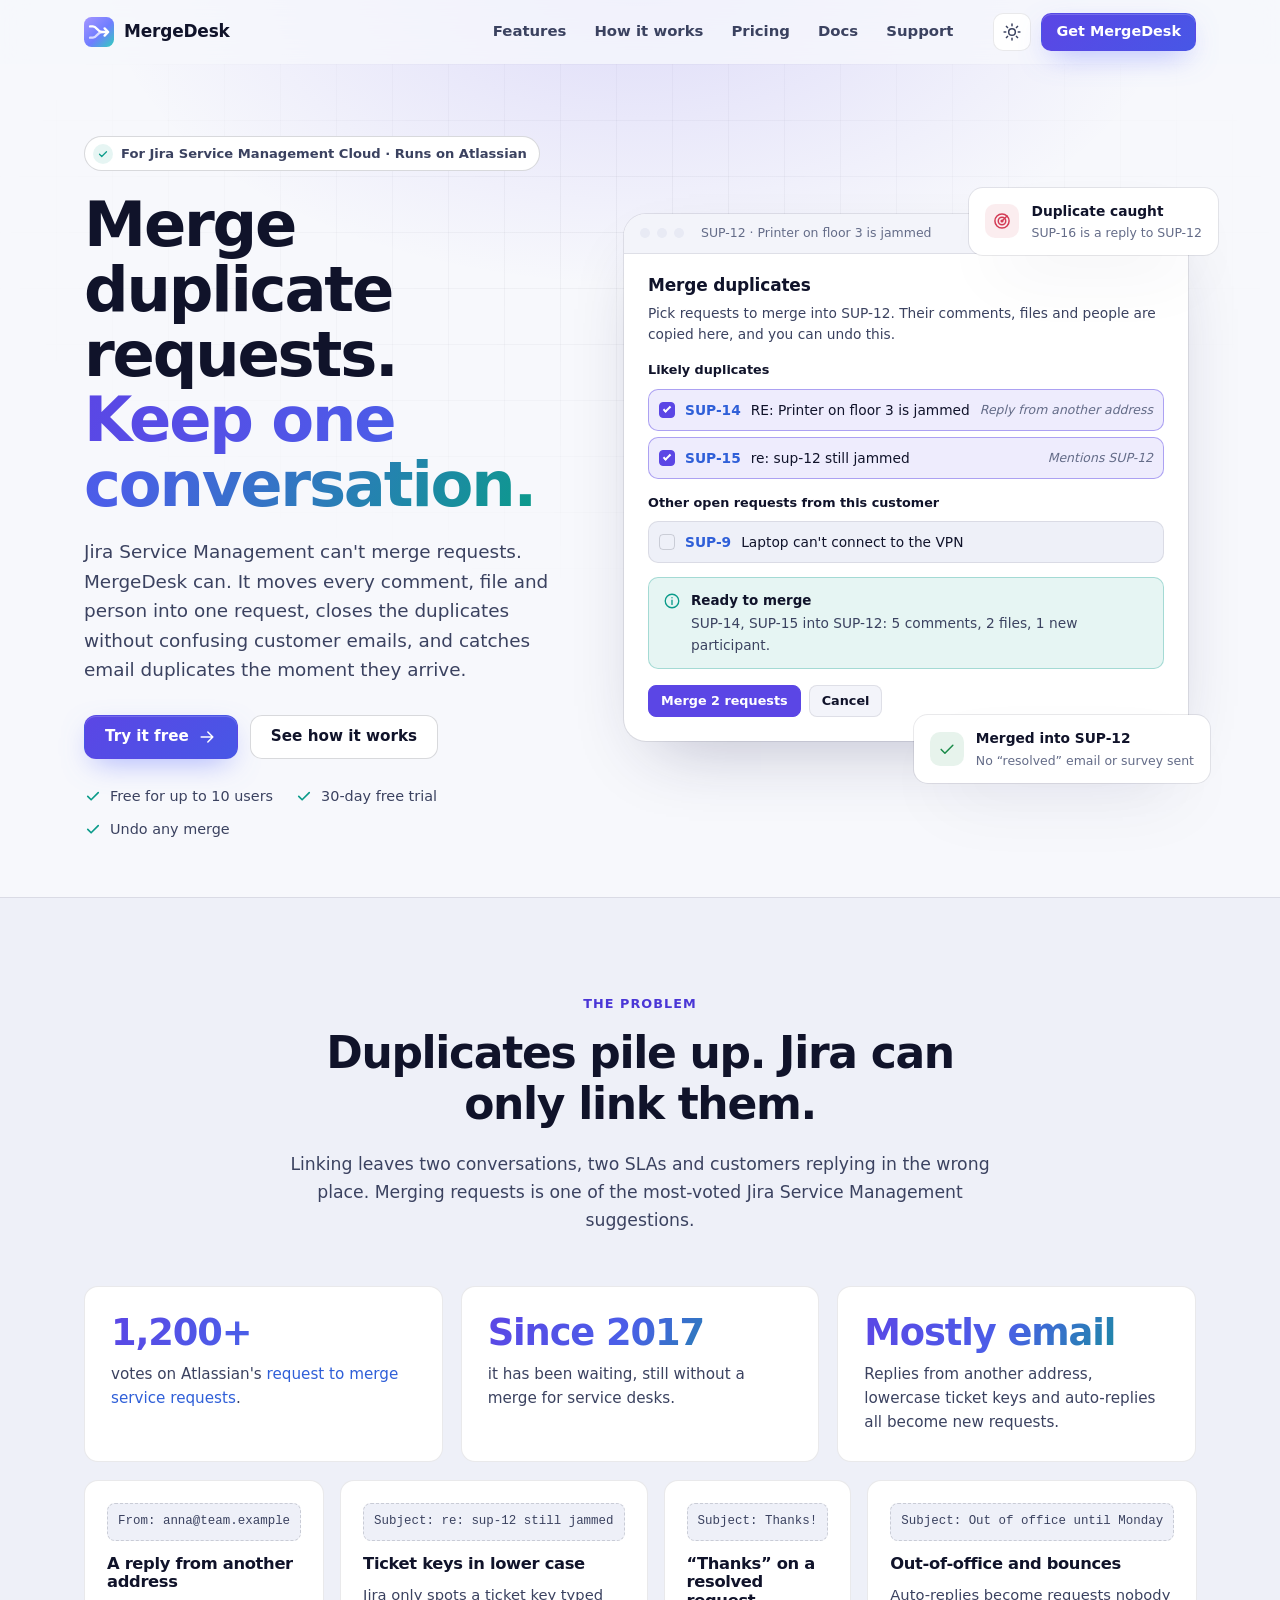
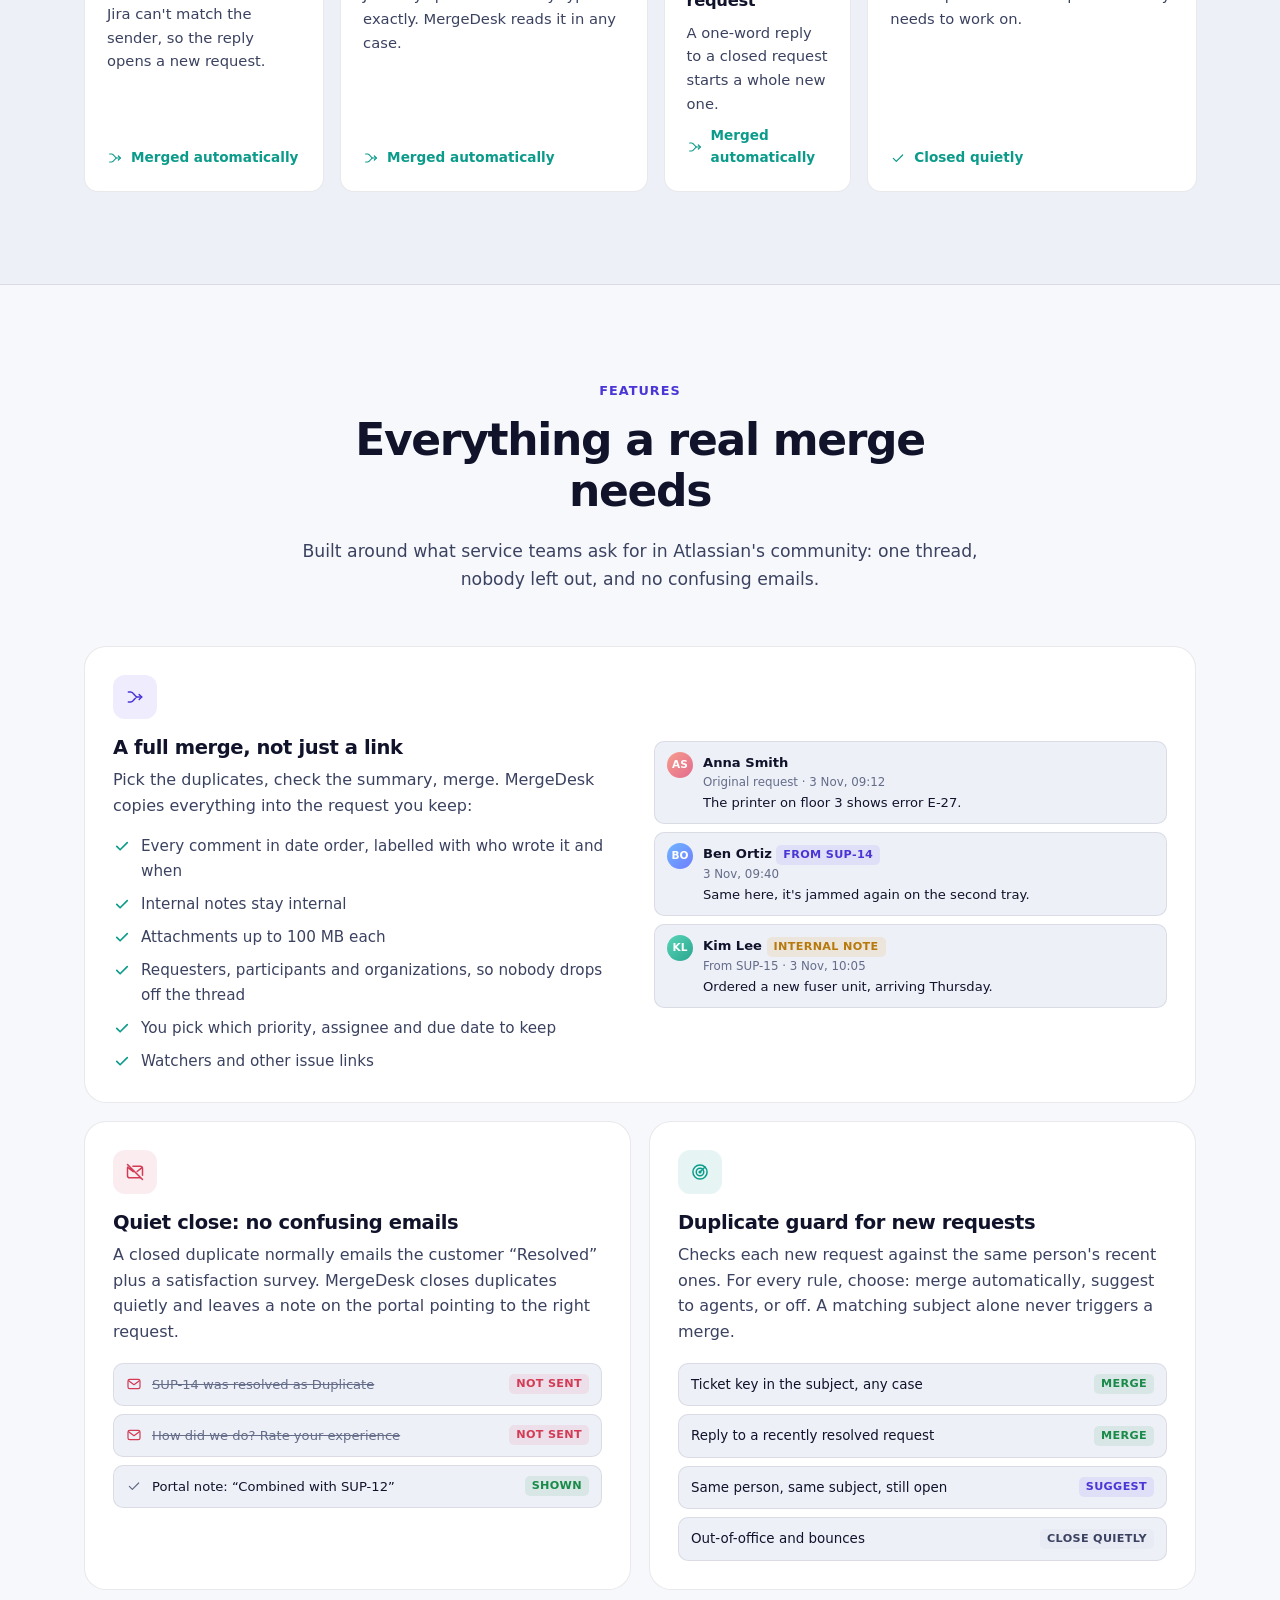
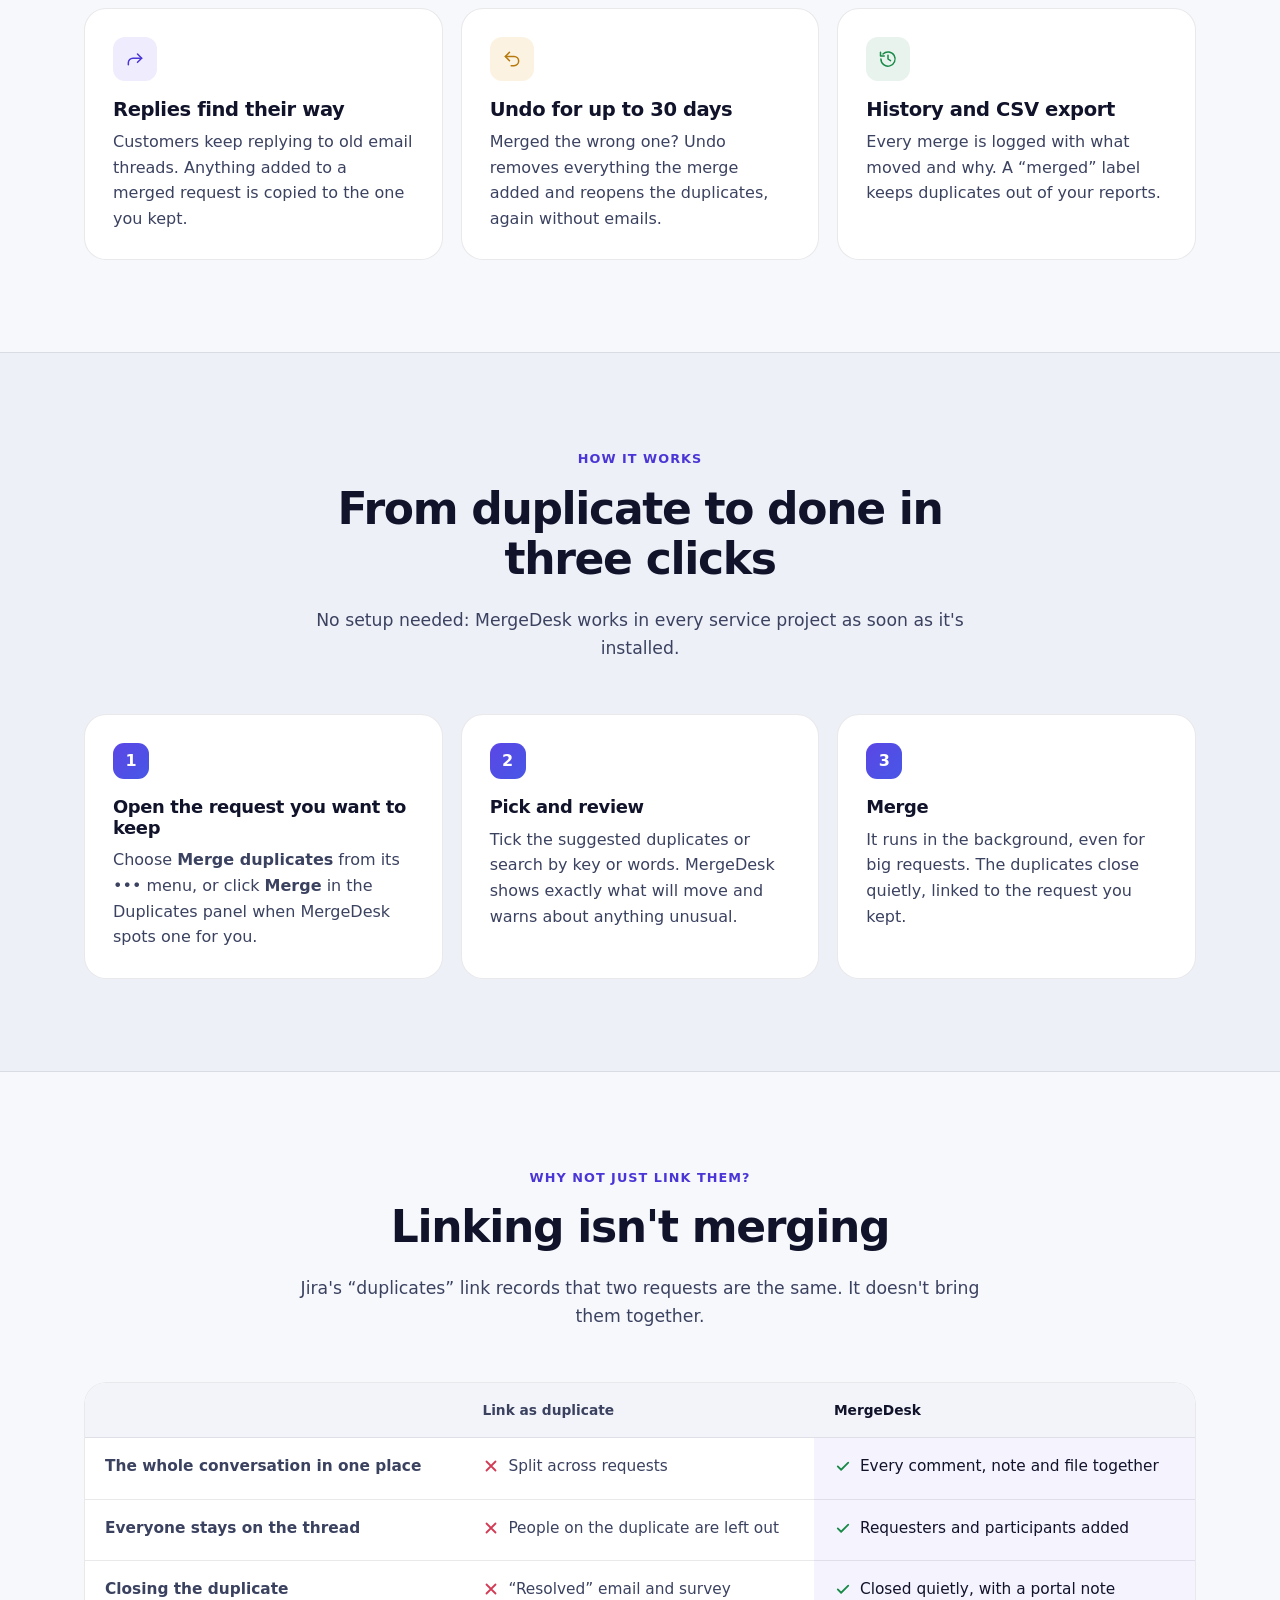
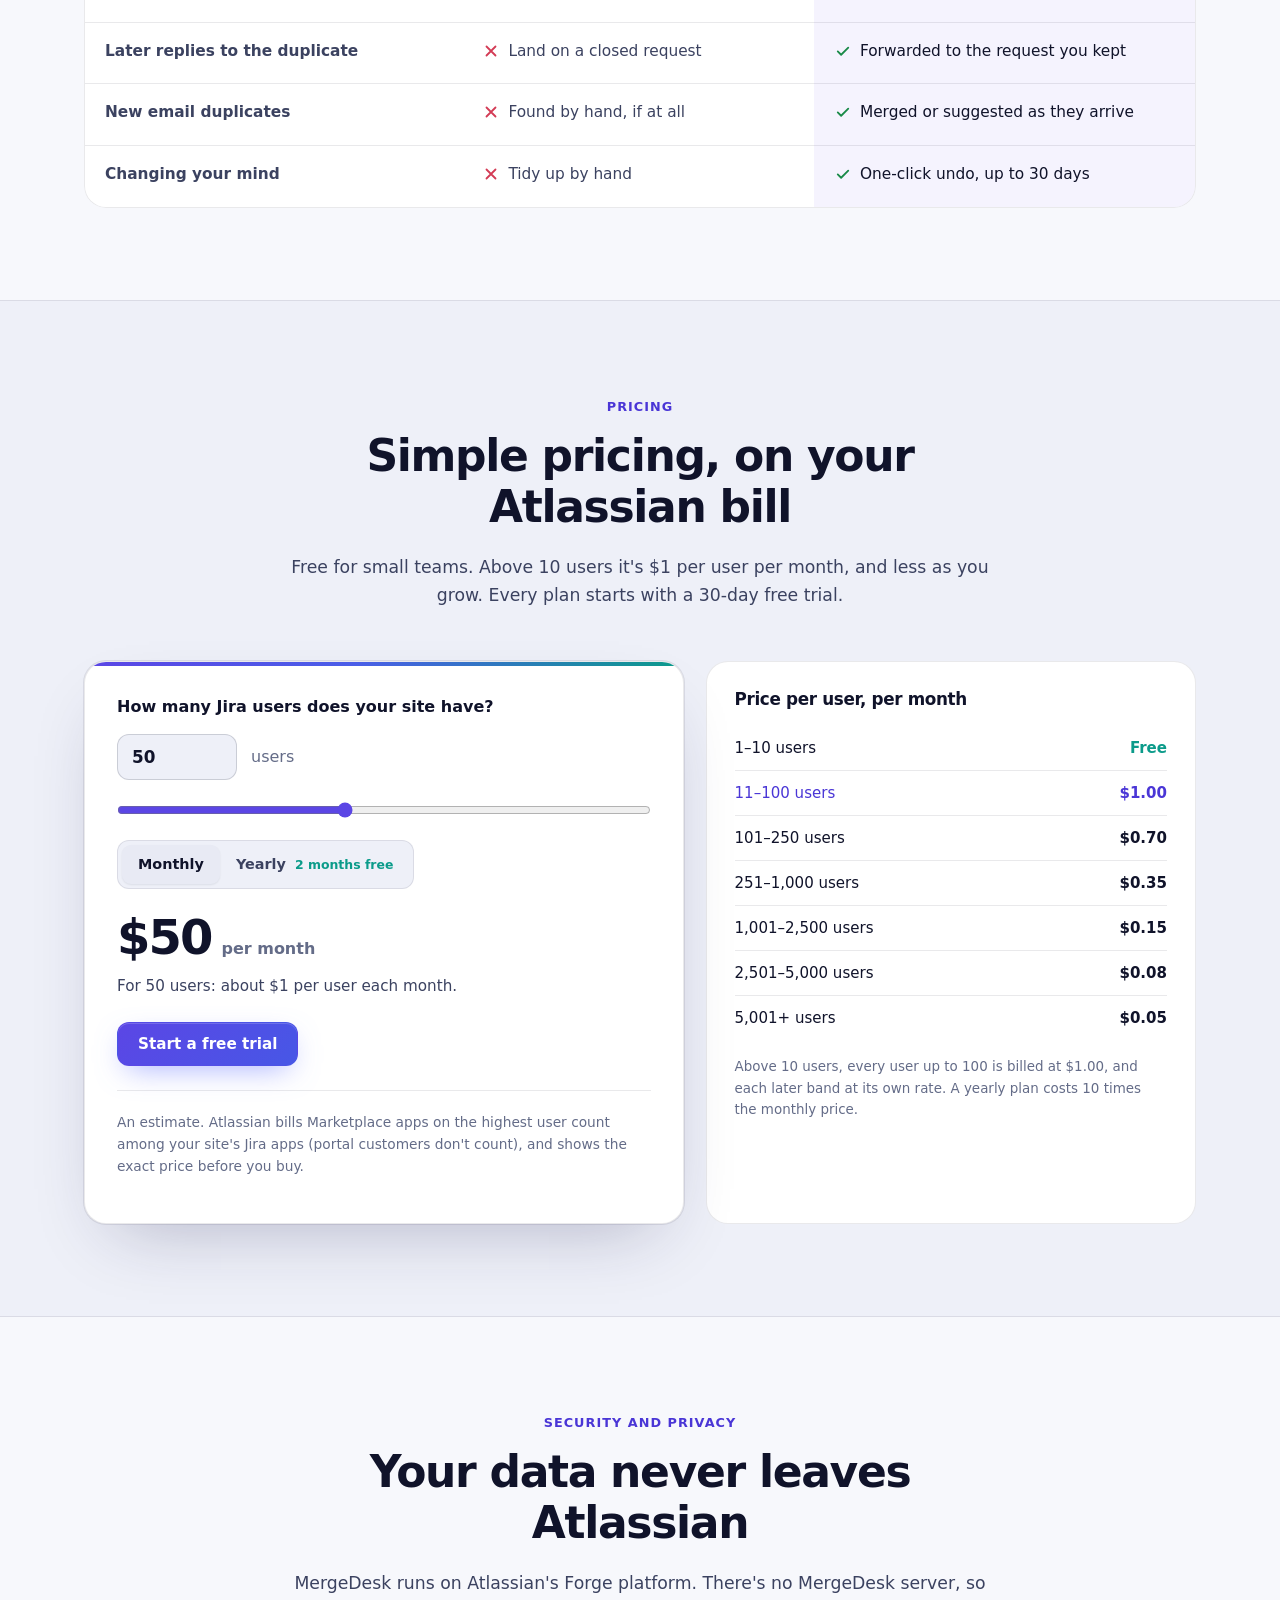
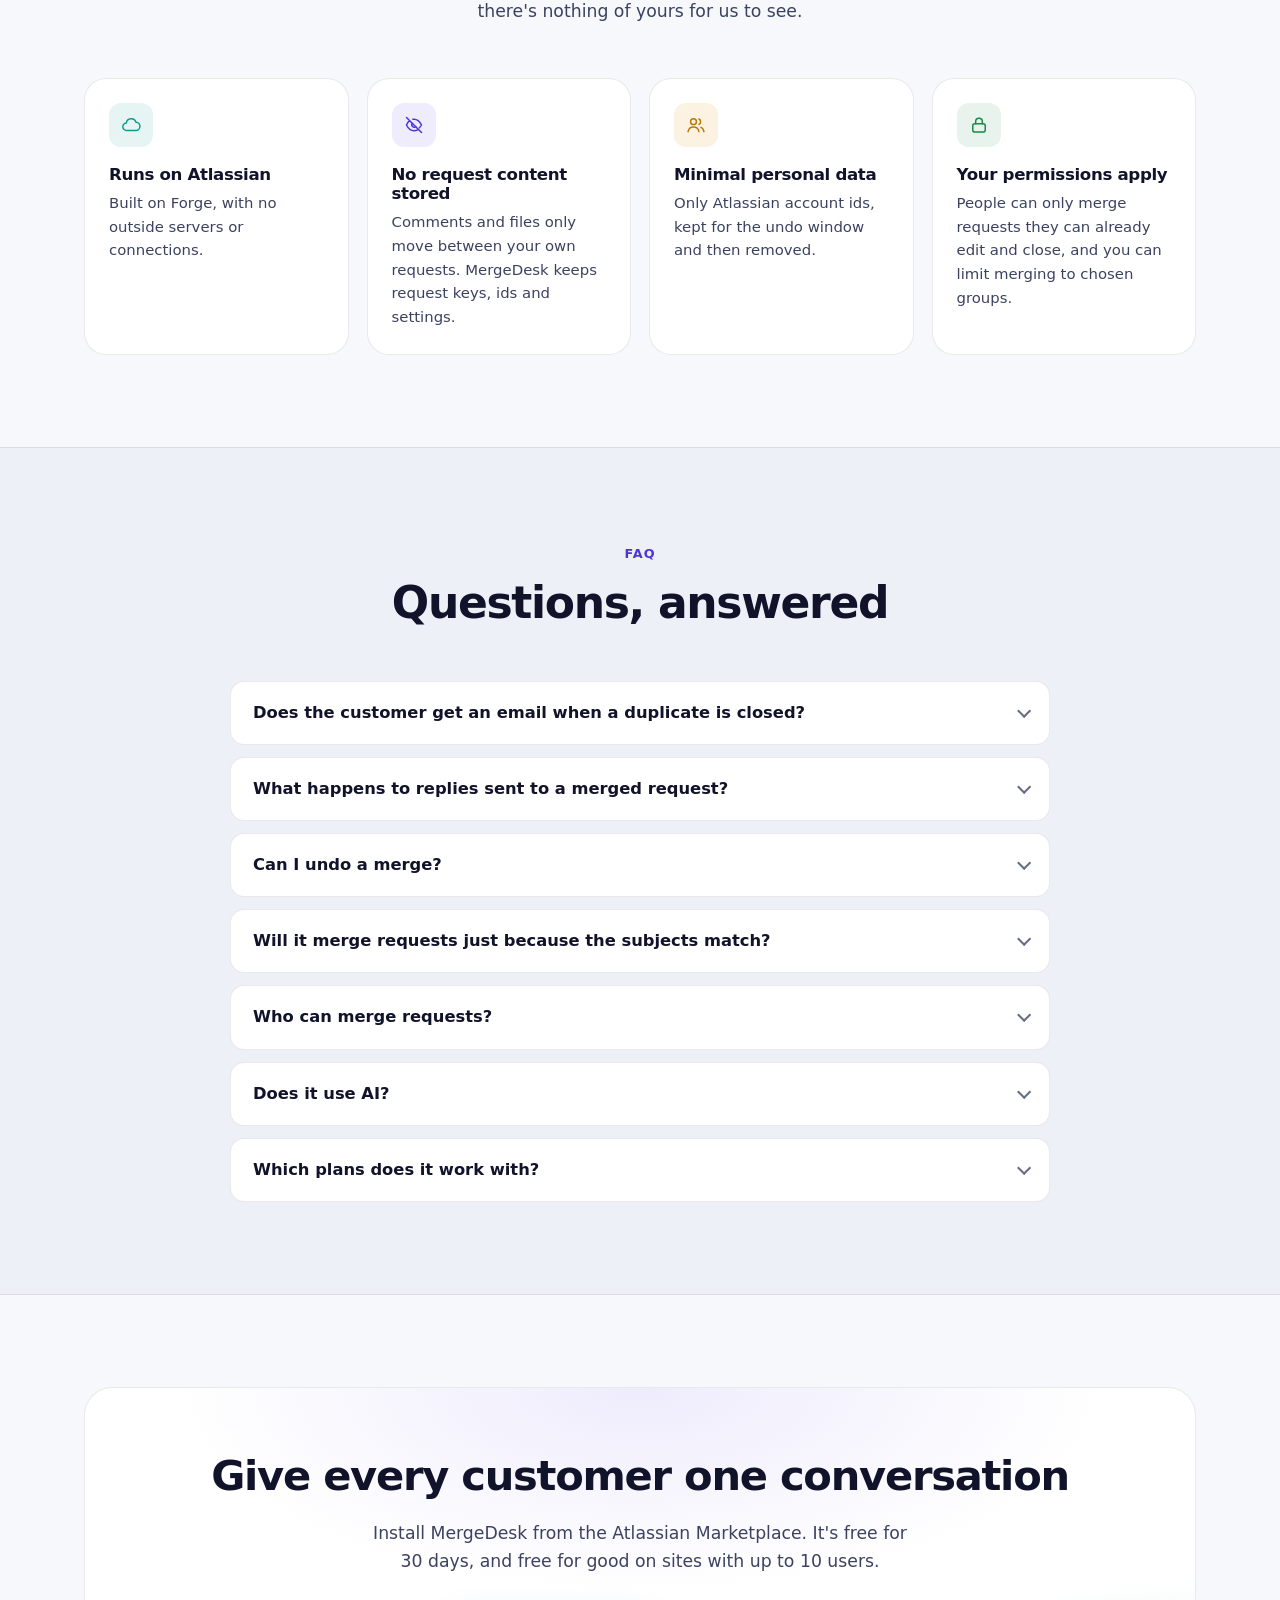
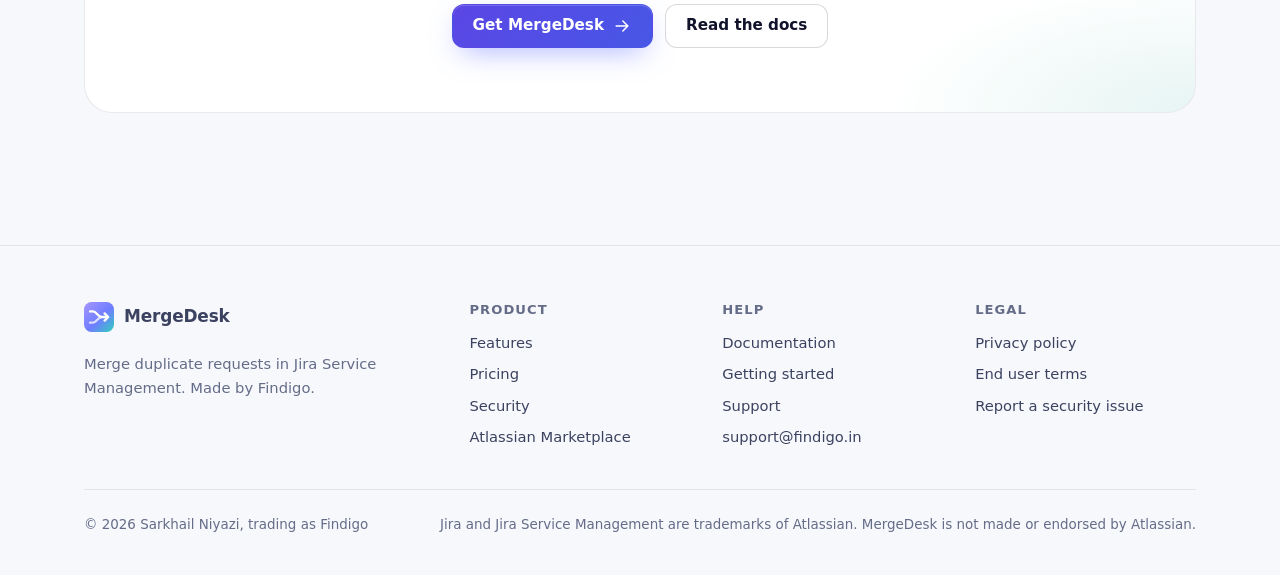
==== index.html @ 5c3ac5cf "Add the MergeDesk website: home, docs, privacy and support pages Public pages for MergeDesk - Merge " ====
<!doctype html>
<html lang="en" class="no-js">
<head>
  <meta charset="utf-8">
  <meta name="viewport" content="width=device-width, initial-scale=1">
  <title>MergeDesk: merge duplicate requests in Jira Service Management</title>
  <meta name="description" content="Merge duplicate Jira Service Management requests in one click. MergeDesk moves comments, files and people into one request, closes duplicates without confusing customer emails, and catches email duplicates as they arrive.">
  <link rel="canonical" href="https://mergedesk.findigo.in/">
  <meta property="og:type" content="website">
  <meta property="og:title" content="MergeDesk: merge duplicate requests in Jira Service Management">
  <meta property="og:description" content="One request, one conversation. Merge duplicates, close them without confusing emails, and undo any merge.">
  <meta property="og:url" content="https://mergedesk.findigo.in/">
  <meta property="og:image" content="https://mergedesk.findigo.in/assets/og.png">
  <meta name="twitter:card" content="summary_large_image">
  <meta name="theme-color" content="#090b12">
  <link rel="icon" href="/assets/logo.svg" type="image/svg+xml">
  <link rel="apple-touch-icon" href="/assets/logo-180.png">
  <link rel="stylesheet" href="/assets/style.css">
  <script>try{var t=localStorage.getItem('md-theme');if(t)document.documentElement.dataset.theme=t}catch(e){}</script>
  <script defer src="/assets/site.js"></script>
</head>
<body>
<a class="skip" href="#main">Skip to content</a>

<header class="site-header">
  <div class="container nav">
    <a class="brand" href="/"><img src="/assets/logo.svg" alt="" width="30" height="30">MergeDesk</a>
    <nav class="nav-links" id="nav-links" aria-label="Main">
      <a href="#features">Features</a>
      <a href="#how">How it works</a>
      <a href="#pricing">Pricing</a>
      <a href="/docs/">Docs</a>
      <a href="/support/">Support</a>
    </nav>
    <div class="nav-actions">
      <button class="theme-toggle" type="button" aria-label="Switch between light and dark"><svg class="icon moon" aria-hidden="true"><use href="/assets/icons.svg#moon"/></svg><svg class="icon sun" aria-hidden="true"><use href="/assets/icons.svg#sun"/></svg></button>
      <a class="btn btn-primary btn-sm" href="https://marketplace.atlassian.com/search?query=MergeDesk">Get MergeDesk</a>
      <button class="menu-toggle" type="button" aria-label="Menu" aria-expanded="false" aria-controls="nav-links"><svg class="icon" aria-hidden="true"><use href="/assets/icons.svg#menu"/></svg></button>
    </div>
  </div>
</header>

<main id="main">

  <!-- Hero -->
  <section class="hero">
    <div class="container hero-grid">
      <div>
        <span class="eyebrow"><span class="dot"><svg class="icon" aria-hidden="true"><use href="/assets/icons.svg#check"/></svg></span>For Jira Service Management Cloud · Runs on Atlassian</span>
        <h1>Merge duplicate requests.<br><span class="grad-text">Keep one conversation.</span></h1>
        <p class="lead">Jira Service Management can't merge requests. MergeDesk can. It moves every comment, file and person into one request, closes the duplicates without confusing customer emails, and catches email duplicates the moment they arrive.</p>
        <div class="cta-row">
          <a class="btn btn-primary" href="https://marketplace.atlassian.com/search?query=MergeDesk">Try it free <svg class="icon" aria-hidden="true"><use href="/assets/icons.svg#arrow-right"/></svg></a>
          <a class="btn btn-ghost" href="#how">See how it works</a>
        </div>
        <ul class="checks">
          <li><svg class="icon" aria-hidden="true"><use href="/assets/icons.svg#check"/></svg>Free for up to 10 users</li>
          <li><svg class="icon" aria-hidden="true"><use href="/assets/icons.svg#check"/></svg>30-day free trial</li>
          <li><svg class="icon" aria-hidden="true"><use href="/assets/icons.svg#check"/></svg>Undo any merge</li>
        </ul>
      </div>

      <div class="stage" aria-label="Example: the Merge duplicates window in Jira">
        <div class="window">
          <div class="window-bar" aria-hidden="true"><i></i><i></i><i></i><span>SUP-12 · Printer on floor 3 is jammed</span></div>
          <div class="dialog">
            <h4>Merge duplicates</h4>
            <p class="intro">Pick requests to merge into SUP-12. Their comments, files and people are copied here, and you can undo this.</p>
            <div class="group-title">Likely duplicates</div>
            <div class="row on"><span class="cb"></span><span class="key">SUP-14</span><span class="summary">RE: Printer on floor 3 is jammed</span><span class="note">Reply from another address</span></div>
            <div class="row on"><span class="cb"></span><span class="key">SUP-15</span><span class="summary">re: sup-12 still jammed</span><span class="note">Mentions SUP-12</span></div>
            <div class="group-title">Other open requests from this customer</div>
            <div class="row"><span class="cb"></span><span class="key">SUP-9</span><span class="summary">Laptop can't connect to the VPN</span></div>
            <div class="review">
              <svg class="icon" aria-hidden="true"><use href="/assets/icons.svg#info"/></svg>
              <div><strong>Ready to merge</strong><span>SUP-14, SUP-15 into SUP-12: 5 comments, 2 files, 1 new participant.</span></div>
            </div>
            <div class="dialog-actions"><span class="mini-btn primary">Merge 2 requests</span><span class="mini-btn">Cancel</span></div>
          </div>
        </div>
        <div class="toast toast-2" aria-hidden="true">
          <span class="badge"><svg class="icon" aria-hidden="true"><use href="/assets/icons.svg#radar"/></svg></span>
          <div><strong>Duplicate caught</strong><span>SUP-16 is a reply to SUP-12</span></div>
        </div>
        <div class="toast toast-1" aria-hidden="true">
          <span class="badge"><svg class="icon" aria-hidden="true"><use href="/assets/icons.svg#check"/></svg></span>
          <div><strong>Merged into SUP-12</strong><span>No “resolved” email or survey sent</span></div>
        </div>
      </div>
    </div>
  </section>

  <!-- Problem -->
  <section class="band">
    <div class="container">
      <div class="section-head reveal">
        <span class="kicker">The problem</span>
        <h2>Duplicates pile up. Jira can only link them.</h2>
        <p>Linking leaves two conversations, two SLAs and customers replying in the wrong place. Merging requests is one of the most-voted Jira Service Management suggestions.</p>
      </div>
      <div class="stats reveal">
        <div class="stat"><b class="grad-text">1,200+</b><p>votes on Atlassian's <a href="https://jira.atlassian.com/browse/JSDCLOUD-4685" rel="noopener">request to merge service requests</a>.</p></div>
        <div class="stat"><b class="grad-text">Since 2017</b><p>it has been waiting, still without a merge for service desks.</p></div>
        <div class="stat"><b class="grad-text">Mostly email</b><p>Replies from another address, lowercase ticket keys and auto-replies all become new requests.</p></div>
      </div>

      <div class="sources reveal">
        <div class="source">
          <div class="mail">From: anna@team.example</div>
          <h3>A reply from another address</h3>
          <p>Jira can't match the sender, so the reply opens a new request.</p>
          <span class="fix"><svg class="icon" aria-hidden="true"><use href="/assets/icons.svg#merge"/></svg>Merged automatically</span>
        </div>
        <div class="source">
          <div class="mail">Subject: re: sup-12 still jammed</div>
          <h3>Ticket keys in lower case</h3>
          <p>Jira only spots a ticket key typed exactly. MergeDesk reads it in any case.</p>
          <span class="fix"><svg class="icon" aria-hidden="true"><use href="/assets/icons.svg#merge"/></svg>Merged automatically</span>
        </div>
        <div class="source">
          <div class="mail">Subject: Thanks!</div>
          <h3>“Thanks” on a resolved request</h3>
          <p>A one-word reply to a closed request starts a whole new one.</p>
          <span class="fix"><svg class="icon" aria-hidden="true"><use href="/assets/icons.svg#merge"/></svg>Merged automatically</span>
        </div>
        <div class="source">
          <div class="mail">Subject: Out of office until Monday</div>
          <h3>Out-of-office and bounces</h3>
          <p>Auto-replies become requests nobody needs to work on.</p>
          <span class="fix"><svg class="icon" aria-hidden="true"><use href="/assets/icons.svg#check"/></svg>Closed quietly</span>
        </div>
      </div>
    </div>
  </section>

  <!-- Features -->
  <section id="features">
    <div class="container">
      <div class="section-head reveal">
        <span class="kicker">Features</span>
        <h2>Everything a real merge needs</h2>
        <p>Built around what service teams ask for in Atlassian's community: one thread, nobody left out, and no confusing emails.</p>
      </div>

      <div class="bento">
        <div class="card feature-main reveal" style="grid-column: 1 / -1">
          <div>
            <div class="ic"><svg class="icon" aria-hidden="true"><use href="/assets/icons.svg#merge"/></svg></div>
            <h3>A full merge, not just a link</h3>
            <p>Pick the duplicates, check the summary, merge. MergeDesk copies everything into the request you keep:</p>
            <ul class="ticklist">
              <li><svg class="icon" aria-hidden="true"><use href="/assets/icons.svg#check"/></svg>Every comment in date order, labelled with who wrote it and when</li>
              <li><svg class="icon" aria-hidden="true"><use href="/assets/icons.svg#check"/></svg>Internal notes stay internal</li>
              <li><svg class="icon" aria-hidden="true"><use href="/assets/icons.svg#check"/></svg>Attachments up to 100 MB each</li>
              <li><svg class="icon" aria-hidden="true"><use href="/assets/icons.svg#check"/></svg>Requesters, participants and organizations, so nobody drops off the thread</li>
              <li><svg class="icon" aria-hidden="true"><use href="/assets/icons.svg#check"/></svg>You pick which priority, assignee and due date to keep</li>
              <li><svg class="icon" aria-hidden="true"><use href="/assets/icons.svg#check"/></svg>Watchers and other issue links</li>
            </ul>
          </div>
          <div class="timeline" aria-label="Example: the kept request after a merge">
            <div class="tl-item"><span class="avatar av-1">AS</span><div><div class="who">Anna Smith</div><div class="meta">Original request · 3 Nov, 09:12</div>The printer on floor 3 shows error E-27.</div></div>
            <div class="tl-item"><span class="avatar av-2">BO</span><div><div class="who">Ben Ortiz <span class="lozenge lz-purple">From SUP-14</span></div><div class="meta">3 Nov, 09:40</div>Same here, it's jammed again on the second tray.</div></div>
            <div class="tl-item"><span class="avatar av-3">KL</span><div><div class="who">Kim Lee <span class="lozenge lz-amber">Internal note</span></div><div class="meta">From SUP-15 · 3 Nov, 10:05</div>Ordered a new fuser unit, arriving Thursday.</div></div>
          </div>
        </div>

        <div class="card span-3 reveal">
          <div class="ic rose"><svg class="icon" aria-hidden="true"><use href="/assets/icons.svg#mail-off"/></svg></div>
          <h3>Quiet close: no confusing emails</h3>
          <p>A closed duplicate normally emails the customer “Resolved” plus a satisfaction survey. MergeDesk closes duplicates quietly and leaves a note on the portal pointing to the right request.</p>
          <div class="inbox">
            <div class="mail-row struck"><svg class="icon" aria-hidden="true"><use href="/assets/icons.svg#mail"/></svg><span class="subj">SUP-14 was resolved as Duplicate</span><span class="lozenge lz-rose">Not sent</span></div>
            <div class="mail-row struck"><svg class="icon" aria-hidden="true"><use href="/assets/icons.svg#mail"/></svg><span class="subj">How did we do? Rate your experience</span><span class="lozenge lz-rose">Not sent</span></div>
            <div class="mail-row"><svg class="icon" aria-hidden="true"><use href="/assets/icons.svg#check"/></svg><span class="subj">Portal note: “Combined with SUP-12”</span><span class="lozenge lz-green">Shown</span></div>
          </div>
        </div>

        <div class="card span-3 reveal">
          <div class="ic teal"><svg class="icon" aria-hidden="true"><use href="/assets/icons.svg#radar"/></svg></div>
          <h3>Duplicate guard for new requests</h3>
          <p>Checks each new request against the same person's recent ones. For every rule, choose: merge automatically, suggest to agents, or off. A matching subject alone never triggers a merge.</p>
          <div class="rules">
            <div class="rule"><span>Ticket key in the subject, any case</span><span class="lozenge lz-green">Merge</span></div>
            <div class="rule"><span>Reply to a recently resolved request</span><span class="lozenge lz-green">Merge</span></div>
            <div class="rule"><span>Same person, same subject, still open</span><span class="lozenge lz-purple">Suggest</span></div>
            <div class="rule"><span>Out-of-office and bounces</span><span class="lozenge lz-grey">Close quietly</span></div>
          </div>
        </div>

        <div class="card span-2 reveal">
          <div class="ic"><svg class="icon" aria-hidden="true"><use href="/assets/icons.svg#forward"/></svg></div>
          <h3>Replies find their way</h3>
          <p>Customers keep replying to old email threads. Anything added to a merged request is copied to the one you kept.</p>
        </div>
        <div class="card span-2 reveal">
          <div class="ic amber"><svg class="icon" aria-hidden="true"><use href="/assets/icons.svg#undo"/></svg></div>
          <h3>Undo for up to 30 days</h3>
          <p>Merged the wrong one? Undo removes everything the merge added and reopens the duplicates, again without emails.</p>
        </div>
        <div class="card span-2 reveal">
          <div class="ic green"><svg class="icon" aria-hidden="true"><use href="/assets/icons.svg#history"/></svg></div>
          <h3>History and CSV export</h3>
          <p>Every merge is logged with what moved and why. A “merged” label keeps duplicates out of your reports.</p>
        </div>
      </div>
    </div>
  </section>

  <!-- How it works -->
  <section id="how" class="band">
    <div class="container">
      <div class="section-head reveal">
        <span class="kicker">How it works</span>
        <h2>From duplicate to done in three clicks</h2>
        <p>No setup needed: MergeDesk works in every service project as soon as it's installed.</p>
      </div>
      <div class="steps reveal">
        <div class="step"><h3>Open the request you want to keep</h3><p>Choose <strong>Merge duplicates</strong> from its ••• menu, or click <strong>Merge</strong> in the Duplicates panel when MergeDesk spots one for you.</p></div>
        <div class="step"><h3>Pick and review</h3><p>Tick the suggested duplicates or search by key or words. MergeDesk shows exactly what will move and warns about anything unusual.</p></div>
        <div class="step"><h3>Merge</h3><p>It runs in the background, even for big requests. The duplicates close quietly, linked to the request you kept.</p></div>
      </div>
    </div>
  </section>

  <!-- Compare -->
  <section>
    <div class="container">
      <div class="section-head reveal">
        <span class="kicker">Why not just link them?</span>
        <h2>Linking isn't merging</h2>
        <p>Jira's “duplicates” link records that two requests are the same. It doesn't bring them together.</p>
      </div>
      <div class="table-wrap reveal">
        <table class="compare">
          <thead><tr><th scope="col"><span class="sr-only">What you need</span></th><th scope="col">Link as duplicate</th><th scope="col" class="us">MergeDesk</th></tr></thead>
          <tbody>
            <tr><td>The whole conversation in one place</td><td><span class="no"><svg class="icon" aria-hidden="true"><use href="/assets/icons.svg#x"/></svg>Split across requests</span></td><td class="us"><span class="yes"><svg class="icon" aria-hidden="true"><use href="/assets/icons.svg#check"/></svg>Every comment, note and file together</span></td></tr>
            <tr><td>Everyone stays on the thread</td><td><span class="no"><svg class="icon" aria-hidden="true"><use href="/assets/icons.svg#x"/></svg>People on the duplicate are left out</span></td><td class="us"><span class="yes"><svg class="icon" aria-hidden="true"><use href="/assets/icons.svg#check"/></svg>Requesters and participants added</span></td></tr>
            <tr><td>Closing the duplicate</td><td><span class="no"><svg class="icon" aria-hidden="true"><use href="/assets/icons.svg#x"/></svg>“Resolved” email and survey</span></td><td class="us"><span class="yes"><svg class="icon" aria-hidden="true"><use href="/assets/icons.svg#check"/></svg>Closed quietly, with a portal note</span></td></tr>
            <tr><td>Later replies to the duplicate</td><td><span class="no"><svg class="icon" aria-hidden="true"><use href="/assets/icons.svg#x"/></svg>Land on a closed request</span></td><td class="us"><span class="yes"><svg class="icon" aria-hidden="true"><use href="/assets/icons.svg#check"/></svg>Forwarded to the request you kept</span></td></tr>
            <tr><td>New email duplicates</td><td><span class="no"><svg class="icon" aria-hidden="true"><use href="/assets/icons.svg#x"/></svg>Found by hand, if at all</span></td><td class="us"><span class="yes"><svg class="icon" aria-hidden="true"><use href="/assets/icons.svg#check"/></svg>Merged or suggested as they arrive</span></td></tr>
            <tr><td>Changing your mind</td><td><span class="no"><svg class="icon" aria-hidden="true"><use href="/assets/icons.svg#x"/></svg>Tidy up by hand</span></td><td class="us"><span class="yes"><svg class="icon" aria-hidden="true"><use href="/assets/icons.svg#check"/></svg>One-click undo, up to 30 days</span></td></tr>
          </tbody>
        </table>
      </div>
    </div>
  </section>

  <!-- Pricing -->
  <section id="pricing" class="band">
    <div class="container">
      <div class="section-head reveal">
        <span class="kicker">Pricing</span>
        <h2>Simple pricing, on your Atlassian bill</h2>
        <p>Free for small teams. Above 10 users it's $1 per user per month, and less as you grow. Every plan starts with a 30-day free trial.</p>
      </div>
      <div class="pricing reveal">
        <div class="calc" data-calc>
          <label for="users">How many Jira users does your site have?</label>
          <div class="calc-users">
            <input id="users" type="number" min="1" max="10000" value="50" inputmode="numeric">
            <span>users</span>
          </div>
          <input type="range" min="0" max="1000" value="425" aria-label="Number of users">
          <div class="billing" role="group" aria-label="Billing">
            <button type="button" data-billing="monthly" aria-pressed="true">Monthly</button>
            <button type="button" data-billing="annual" aria-pressed="false">Yearly <span class="save">2 months free</span></button>
          </div>
          <div class="price-out" aria-live="polite"><span class="amount" data-amount>$50</span><span class="per" data-per>per month</span></div>
          <p class="price-sub" data-sub>For 50 users: about $1 per user each month.</p>
          <div class="cta-row" style="margin:24px 0 0"><a class="btn btn-primary" href="https://marketplace.atlassian.com/search?query=MergeDesk">Start a free trial</a></div>
          <p class="price-note">An estimate. Atlassian bills Marketplace apps on the highest user count among your site's Jira apps (portal customers don't count), and shows the exact price before you buy.</p>
        </div>
        <div class="tiers">
          <h3>Price per user, per month</h3>
          <table>
            <tbody>
              <tr data-tier="0"><td>1–10 users</td><td class="free">Free</td></tr>
              <tr data-tier="1"><td>11–100 users</td><td>$1.00</td></tr>
              <tr data-tier="2"><td>101–250 users</td><td>$0.70</td></tr>
              <tr data-tier="3"><td>251–1,000 users</td><td>$0.35</td></tr>
              <tr data-tier="4"><td>1,001–2,500 users</td><td>$0.15</td></tr>
              <tr data-tier="5"><td>2,501–5,000 users</td><td>$0.08</td></tr>
              <tr data-tier="6"><td>5,001+ users</td><td>$0.05</td></tr>
            </tbody>
          </table>
          <p>Above 10 users, every user up to 100 is billed at $1.00, and each later band at its own rate. A yearly plan costs 10 times the monthly price.</p>
        </div>
      </div>
    </div>
  </section>

  <!-- Security -->
  <section id="security">
    <div class="container">
      <div class="section-head reveal">
        <span class="kicker">Security and privacy</span>
        <h2>Your data never leaves Atlassian</h2>
        <p>MergeDesk runs on Atlassian's Forge platform. There's no MergeDesk server, so there's nothing of yours for us to see.</p>
      </div>
      <div class="trust reveal">
        <div class="card"><div class="ic teal"><svg class="icon" aria-hidden="true"><use href="/assets/icons.svg#cloud"/></svg></div><h3>Runs on Atlassian</h3><p>Built on Forge, with no outside servers or connections.</p></div>
        <div class="card"><div class="ic"><svg class="icon" aria-hidden="true"><use href="/assets/icons.svg#eye-off"/></svg></div><h3>No request content stored</h3><p>Comments and files only move between your own requests. MergeDesk keeps request keys, ids and settings.</p></div>
        <div class="card"><div class="ic amber"><svg class="icon" aria-hidden="true"><use href="/assets/icons.svg#users"/></svg></div><h3>Minimal personal data</h3><p>Only Atlassian account ids, kept for the undo window and then removed.</p></div>
        <div class="card"><div class="ic green"><svg class="icon" aria-hidden="true"><use href="/assets/icons.svg#lock"/></svg></div><h3>Your permissions apply</h3><p>People can only merge requests they can already edit and close, and you can limit merging to chosen groups.</p></div>
      </div>
    </div>
  </section>

  <!-- FAQ -->
  <section id="faq" class="band">
    <div class="container">
      <div class="section-head reveal">
        <span class="kicker">FAQ</span>
        <h2>Questions, answered</h2>
      </div>
      <div class="faq reveal">
        <details>
          <summary>Does the customer get an email when a duplicate is closed?</summary>
          <p>Not with the default quiet close. MergeDesk briefly removes the duplicate's request type, which stops Jira Service Management sending the “resolved” email and satisfaction survey, then puts it back 5 minutes later. The customer still sees the request and a note on the portal. If you prefer the usual emails, switch to normal close in the settings.</p>
        </details>
        <details>
          <summary>What happens to replies sent to a merged request?</summary>
          <p>They're copied to the request you kept, as internal notes by default, so the customer isn't emailed their own words back.</p>
        </details>
        <details>
          <summary>Can I undo a merge?</summary>
          <p>Yes, for 7 days by default; your Jira admin can choose anything from 1 to 30. Undo deletes what the merge added, puts back any fields it changed and reopens the duplicates, without emailing the customer.</p>
        </details>
        <details>
          <summary>Will it merge requests just because the subjects match?</summary>
          <p>No. A matching subject alone only ever suggests a merge to an agent. Automatic merges need stronger evidence, such as the request's key in the subject or a reply in the same email thread. If the emails mention different order or ticket numbers, MergeDesk only suggests.</p>
        </details>
        <details>
          <summary>Who can merge requests?</summary>
          <p>Anyone who can edit and close both requests in Jira, checked before every merge and every undo. Admins can also limit merging to members of chosen groups.</p>
        </details>
        <details>
          <summary>Does it use AI?</summary>
          <p>No. Duplicates are found with clear rules you can see and change, so you always know why a request was flagged.</p>
        </details>
        <details>
          <summary>Which plans does it work with?</summary>
          <p>Every Jira Service Management Cloud plan, including Free. Sites with up to 10 users don't pay for MergeDesk, and everyone else gets a 30-day free trial.</p>
        </details>
      </div>
    </div>
  </section>

  <!-- CTA -->
  <section>
    <div class="container">
      <div class="cta-band reveal">
        <h2>Give every customer one conversation</h2>
        <p>Install MergeDesk from the Atlassian Marketplace. It's free for 30 days, and free for good on sites with up to 10 users.</p>
        <div class="cta-row">
          <a class="btn btn-primary" href="https://marketplace.atlassian.com/search?query=MergeDesk">Get MergeDesk <svg class="icon" aria-hidden="true"><use href="/assets/icons.svg#arrow-right"/></svg></a>
          <a class="btn btn-ghost" href="/docs/">Read the docs</a>
        </div>
      </div>
    </div>
  </section>
</main>

<footer class="site-footer">
  <div class="container">
    <div class="footer-grid">
      <div class="footer-about">
        <a class="brand" href="/"><img src="/assets/logo.svg" alt="" width="30" height="30">MergeDesk</a>
        <p>Merge duplicate requests in Jira Service Management. Made by Findigo.</p>
      </div>
      <div>
        <h4>Product</h4>
        <ul>
          <li><a href="/#features">Features</a></li>
          <li><a href="/#pricing">Pricing</a></li>
          <li><a href="/#security">Security</a></li>
          <li><a href="https://marketplace.atlassian.com/search?query=MergeDesk">Atlassian Marketplace</a></li>
        </ul>
      </div>
      <div>
        <h4>Help</h4>
        <ul>
          <li><a href="/docs/">Documentation</a></li>
          <li><a href="/docs/#getting-started">Getting started</a></li>
          <li><a href="/support/">Support</a></li>
          <li><a href="mailto:support@findigo.in">support@findigo.in</a></li>
        </ul>
      </div>
      <div>
        <h4>Legal</h4>
        <ul>
          <li><a href="/privacy/">Privacy policy</a></li>
          <li><a href="https://www.atlassian.com/licensing/marketplace/termsofuse" rel="noopener">End user terms</a></li>
          <li><a href="/support/#security">Report a security issue</a></li>
        </ul>
      </div>
    </div>
    <div class="legal">
      <span>© <span data-year>2026</span> Sarkhail Niyazi, trading as Findigo</span>
      <span>Jira and Jira Service Management are trademarks of Atlassian. MergeDesk is not made or endorsed by Atlassian.</span>
    </div>
  </div>
</footer>
</body>
</html>
---- assets/style.css ----
/* MergeDesk site. No web fonts, cookies or trackers: system fonts only. */

:root {
  color-scheme: dark;
  --bg: #090b12;
  --bg-2: #0d1019;
  --surface: #121624;
  --surface-2: #181d2e;
  --surface-3: #20263b;
  --border: rgba(255, 255, 255, 0.075);
  --border-strong: rgba(255, 255, 255, 0.14);
  --text: #eef0f8;
  --text-2: #bcc2d6;
  --muted: #8890a8;
  --accent: #8f7fff;
  --accent-2: #b3a8ff;
  --accent-soft: rgba(143, 127, 255, 0.14);
  --accent-ink: #ffffff;
  --teal: #34d6c2;
  --teal-soft: rgba(52, 214, 194, 0.13);
  --amber: #f8c04e;
  --amber-soft: rgba(248, 192, 78, 0.14);
  --rose: #fb7d8f;
  --rose-soft: rgba(251, 125, 143, 0.13);
  --green: #5fd98b;
  --green-soft: rgba(95, 217, 139, 0.14);
  --link: #8fb4ff;
  --grad: linear-gradient(120deg, #a596ff 0%, #7f8cff 45%, #46d9c6 100%);
  --grad-btn: linear-gradient(135deg, #8f7fff 0%, #6f7dff 100%);
  --glow: radial-gradient(60% 60% at 50% 0%, rgba(143, 127, 255, 0.28) 0%, rgba(143, 127, 255, 0) 70%);
  --shadow-sm: 0 1px 2px rgba(0, 0, 0, 0.4);
  --shadow: 0 30px 80px -30px rgba(0, 0, 0, 0.75), 0 0 0 1px var(--border);
  --radius-sm: 8px;
  --radius: 14px;
  --radius-lg: 22px;
  --font: "Inter", ui-sans-serif, system-ui, -apple-system, "Segoe UI", Roboto, "Helvetica Neue", Arial, sans-serif;
  --mono: ui-monospace, "SFMono-Regular", "Cascadia Code", "Roboto Mono", Menlo, Consolas, monospace;
  --maxw: 1160px;
  --header-h: 64px;
}

/* Light theme: the system setting, unless the visitor picked dark. */
@media (prefers-color-scheme: light) {
  :root:not([data-theme="dark"]) {
    color-scheme: light;
    --bg: #f7f8fc;
    --bg-2: #eef0f8;
    --surface: #ffffff;
    --surface-2: #f3f4fa;
    --surface-3: #e8eaf4;
    --border: rgba(16, 20, 40, 0.09);
    --border-strong: rgba(16, 20, 40, 0.16);
    --text: #10132a;
    --text-2: #3b4260;
    --muted: #646c88;
    --accent: #5b46e5;
    --accent-2: #4a36d6;
    --accent-soft: rgba(91, 70, 229, 0.1);
    --teal: #0b9b8a;
    --teal-soft: rgba(11, 155, 138, 0.1);
    --amber: #b7790b;
    --amber-soft: rgba(219, 151, 20, 0.12);
    --rose: #d33b55;
    --rose-soft: rgba(211, 59, 85, 0.09);
    --green: #198a48;
    --green-soft: rgba(25, 138, 72, 0.1);
    --link: #2f5fd8;
    --grad: linear-gradient(120deg, #5b46e5 0%, #4b5ee8 45%, #0b9b8a 100%);
    --grad-btn: linear-gradient(135deg, #5b46e5 0%, #4757e6 100%);
    --glow: radial-gradient(60% 60% at 50% 0%, rgba(91, 70, 229, 0.16) 0%, rgba(91, 70, 229, 0) 70%);
    --shadow-sm: 0 1px 2px rgba(16, 20, 40, 0.08);
    --shadow: 0 30px 70px -30px rgba(30, 30, 80, 0.3), 0 0 0 1px var(--border);
  }
}
:root[data-theme="light"] {
  color-scheme: light;
  --bg: #f7f8fc;
  --bg-2: #eef0f8;
  --surface: #ffffff;
  --surface-2: #f3f4fa;
  --surface-3: #e8eaf4;
  --border: rgba(16, 20, 40, 0.09);
  --border-strong: rgba(16, 20, 40, 0.16);
  --text: #10132a;
  --text-2: #3b4260;
  --muted: #646c88;
  --accent: #5b46e5;
  --accent-2: #4a36d6;
  --accent-soft: rgba(91, 70, 229, 0.1);
  --teal: #0b9b8a;
  --teal-soft: rgba(11, 155, 138, 0.1);
  --amber: #b7790b;
  --amber-soft: rgba(219, 151, 20, 0.12);
  --rose: #d33b55;
  --rose-soft: rgba(211, 59, 85, 0.09);
  --green: #198a48;
  --green-soft: rgba(25, 138, 72, 0.1);
  --link: #2f5fd8;
  --grad: linear-gradient(120deg, #5b46e5 0%, #4b5ee8 45%, #0b9b8a 100%);
  --grad-btn: linear-gradient(135deg, #5b46e5 0%, #4757e6 100%);
  --glow: radial-gradient(60% 60% at 50% 0%, rgba(91, 70, 229, 0.16) 0%, rgba(91, 70, 229, 0) 70%);
  --shadow-sm: 0 1px 2px rgba(16, 20, 40, 0.08);
  --shadow: 0 30px 70px -30px rgba(30, 30, 80, 0.3), 0 0 0 1px var(--border);
}

/* ---------- Base ---------- */
*,
*::before,
*::after {
  box-sizing: border-box;
}
html {
  -webkit-text-size-adjust: 100%;
  scroll-behavior: smooth;
  scroll-padding-top: calc(var(--header-h) + 20px);
}
body {
  margin: 0;
  background: var(--bg);
  color: var(--text);
  font-family: var(--font);
  font-size: 16px;
  line-height: 1.6;
  -webkit-font-smoothing: antialiased;
  text-rendering: optimizeLegibility;
  overflow-x: hidden;
}
img,
svg {
  display: block;
  max-width: 100%;
}
a {
  color: var(--link);
  text-decoration: none;
}
a:hover {
  text-decoration: underline;
  text-underline-offset: 3px;
}
:focus-visible {
  outline: 2px solid var(--accent);
  outline-offset: 3px;
  border-radius: 6px;
}
h1,
h2,
h3,
h4 {
  line-height: 1.15;
  letter-spacing: -0.02em;
  margin: 0 0 0.5em;
  font-weight: 700;
}
p {
  margin: 0 0 1em;
}
code,
kbd {
  font-family: var(--mono);
  font-size: 0.88em;
  background: var(--surface-2);
  border: 1px solid var(--border);
  padding: 0.12em 0.4em;
  border-radius: 6px;
}
.skip {
  position: absolute;
  left: -9999px;
  top: 8px;
  z-index: 100;
  background: var(--surface);
  color: var(--text);
  padding: 8px 14px;
  border-radius: 8px;
}
.skip:focus {
  left: 12px;
}
.container {
  width: 100%;
  max-width: var(--maxw);
  margin: 0 auto;
  padding: 0 24px;
}
.icon {
  width: 20px;
  height: 20px;
  flex: none;
  stroke: currentColor;
  fill: none;
  stroke-width: 1.8;
  stroke-linecap: round;
  stroke-linejoin: round;
}
.grad-text {
  background: var(--grad);
  -webkit-background-clip: text;
  background-clip: text;
  color: transparent;
}
.sr-only {
  position: absolute;
  width: 1px;
  height: 1px;
  overflow: hidden;
  clip: rect(0 0 0 0);
  white-space: nowrap;
}

/* ---------- Header ---------- */
.site-header {
  position: sticky;
  top: 0;
  z-index: 50;
  height: var(--header-h);
  background: color-mix(in srgb, var(--bg) 78%, transparent);
  backdrop-filter: saturate(160%) blur(14px);
  -webkit-backdrop-filter: saturate(160%) blur(14px);
  border-bottom: 1px solid transparent;
  transition: border-color 0.2s ease;
}
.site-header.scrolled {
  border-bottom-color: var(--border);
}
.nav {
  height: 100%;
  display: flex;
  align-items: center;
  gap: 28px;
}
.brand {
  display: inline-flex;
  align-items: center;
  gap: 10px;
  color: var(--text);
  font-weight: 750;
  font-size: 1.06rem;
  letter-spacing: -0.01em;
}
.brand:hover {
  text-decoration: none;
}
.brand img {
  width: 30px;
  height: 30px;
}
.nav-links {
  display: flex;
  align-items: center;
  gap: 4px;
  margin-left: auto;
}
.nav-links a {
  color: var(--text-2);
  font-size: 0.93rem;
  font-weight: 550;
  padding: 8px 12px;
  border-radius: 8px;
}
.nav-links a:hover,
.nav-links a[aria-current="page"] {
  color: var(--text);
  background: var(--surface-2);
  text-decoration: none;
}
.nav-actions {
  display: flex;
  align-items: center;
  gap: 10px;
}
.theme-toggle,
.menu-toggle {
  display: inline-grid;
  place-items: center;
  width: 38px;
  height: 38px;
  border-radius: 10px;
  border: 1px solid var(--border);
  background: var(--surface);
  color: var(--text-2);
  cursor: pointer;
}
.theme-toggle:hover,
.menu-toggle:hover {
  color: var(--text);
  border-color: var(--border-strong);
}
.theme-toggle .sun {
  display: none;
}
:root[data-theme="light"] .theme-toggle .sun {
  display: block;
}
:root[data-theme="light"] .theme-toggle .moon {
  display: none;
}
@media (prefers-color-scheme: light) {
  :root:not([data-theme="dark"]) .theme-toggle .sun {
    display: block;
  }
  :root:not([data-theme="dark"]) .theme-toggle .moon {
    display: none;
  }
}
.menu-toggle {
  display: none;
}

/* ---------- Buttons ---------- */
.btn {
  display: inline-flex;
  align-items: center;
  justify-content: center;
  gap: 8px;
  height: 44px;
  padding: 0 20px;
  border-radius: 12px;
  font-weight: 650;
  font-size: 0.95rem;
  border: 1px solid transparent;
  cursor: pointer;
  white-space: nowrap;
  transition: transform 0.15s ease, box-shadow 0.15s ease, background 0.15s ease, border-color 0.15s ease;
}
.btn:hover {
  text-decoration: none;
  transform: translateY(-1px);
}
.btn-primary {
  background: var(--grad-btn);
  color: var(--accent-ink);
  box-shadow: 0 10px 30px -10px rgba(111, 125, 255, 0.7), inset 0 1px 0 rgba(255, 255, 255, 0.18);
}
.btn-primary:hover {
  box-shadow: 0 14px 34px -10px rgba(111, 125, 255, 0.85), inset 0 1px 0 rgba(255, 255, 255, 0.2);
}
.btn-ghost {
  background: var(--surface);
  color: var(--text);
  border-color: var(--border-strong);
}
.btn-ghost:hover {
  background: var(--surface-2);
}
.btn-sm {
  height: 38px;
  padding: 0 14px;
  border-radius: 10px;
  font-size: 0.9rem;
}

/* ---------- Hero ---------- */
.hero {
  position: relative;
  padding: 72px 0 56px;
  isolation: isolate;
}
.hero::before {
  content: "";
  position: absolute;
  inset: -80px 0 auto;
  height: 720px;
  background: var(--glow);
  z-index: -1;
  pointer-events: none;
}
.hero::after {
  content: "";
  position: absolute;
  inset: 0;
  z-index: -2;
  background-image: linear-gradient(var(--border) 1px, transparent 1px),
    linear-gradient(90deg, var(--border) 1px, transparent 1px);
  background-size: 56px 56px;
  mask-image: radial-gradient(70% 60% at 50% 20%, #000 0%, transparent 75%);
  -webkit-mask-image: radial-gradient(70% 60% at 50% 20%, #000 0%, transparent 75%);
  opacity: 0.55;
  pointer-events: none;
}
.hero-grid {
  display: grid;
  grid-template-columns: 1.02fr 1fr;
  gap: 56px;
  align-items: center;
}
.eyebrow {
  display: inline-flex;
  align-items: center;
  gap: 8px;
  padding: 6px 12px 6px 8px;
  border-radius: 999px;
  border: 1px solid var(--border-strong);
  background: var(--surface);
  color: var(--text-2);
  font-size: 0.82rem;
  font-weight: 600;
  margin-bottom: 22px;
}
.eyebrow .dot {
  display: inline-grid;
  place-items: center;
  width: 20px;
  height: 20px;
  border-radius: 999px;
  background: var(--teal-soft);
  color: var(--teal);
}
.eyebrow .dot .icon {
  width: 12px;
  height: 12px;
  stroke-width: 2.4;
}
.hero h1 {
  font-size: clamp(2.4rem, 5.2vw, 3.9rem);
  letter-spacing: -0.035em;
  line-height: 1.04;
  margin-bottom: 20px;
}
.lead {
  font-size: 1.15rem;
  color: var(--text-2);
  max-width: 34em;
  margin-bottom: 30px;
}
.cta-row {
  display: flex;
  flex-wrap: wrap;
  gap: 12px;
  margin-bottom: 26px;
}
.checks {
  display: flex;
  flex-wrap: wrap;
  gap: 10px 22px;
  list-style: none;
  padding: 0;
  margin: 0;
  color: var(--text-2);
  font-size: 0.9rem;
}
.checks li {
  display: inline-flex;
  align-items: center;
  gap: 8px;
}
.checks .icon {
  width: 18px;
  height: 18px;
  color: var(--teal);
  stroke-width: 2.2;
}

/* ---------- Product mock (looks like the Jira dialog) ---------- */
.stage {
  position: relative;
  padding: 18px 8px 40px;
}
.window {
  position: relative;
  background: var(--surface);
  border-radius: var(--radius-lg);
  box-shadow: var(--shadow);
  overflow: hidden;
}
.window-bar {
  display: flex;
  align-items: center;
  gap: 7px;
  height: 40px;
  padding: 0 16px;
  border-bottom: 1px solid var(--border);
  background: var(--surface-2);
  font-size: 0.78rem;
  color: var(--muted);
}
.window-bar i {
  width: 10px;
  height: 10px;
  border-radius: 99px;
  background: var(--surface-3);
}
.window-bar span {
  margin-left: 10px;
}
.dialog {
  padding: 22px 24px 24px;
  font-size: 0.86rem;
}
.dialog h4 {
  font-size: 1.06rem;
  margin-bottom: 8px;
  letter-spacing: -0.01em;
}
.dialog .intro {
  color: var(--text-2);
  margin-bottom: 16px;
  line-height: 1.5;
}
.group-title {
  font-weight: 700;
  font-size: 0.8rem;
  margin: 14px 0 8px;
}
.row {
  display: flex;
  align-items: center;
  gap: 10px;
  padding: 9px 10px;
  border-radius: 10px;
  border: 1px solid var(--border);
  background: var(--bg-2);
  margin-bottom: 6px;
}
.row.on {
  border-color: color-mix(in srgb, var(--accent) 45%, transparent);
  background: var(--accent-soft);
}
.cb {
  width: 16px;
  height: 16px;
  border-radius: 4px;
  border: 1.5px solid var(--border-strong);
  flex: none;
  display: grid;
  place-items: center;
}
.row.on .cb {
  background: var(--accent);
  border-color: var(--accent);
}
.row.on .cb::after {
  content: "";
  width: 8px;
  height: 4px;
  border: 2px solid #fff;
  border-top: 0;
  border-right: 0;
  transform: rotate(-45deg) translate(1px, -1px);
}
.key {
  color: var(--link);
  font-weight: 600;
  white-space: nowrap;
}
.summary {
  color: var(--text);
  overflow: hidden;
  text-overflow: ellipsis;
  white-space: nowrap;
  min-width: 0;
  flex: 1;
}
.note {
  color: var(--muted);
  font-style: italic;
  font-size: 0.78rem;
  white-space: nowrap;
}
.review {
  margin-top: 14px;
  border-radius: 10px;
  padding: 12px 14px;
  background: var(--teal-soft);
  border: 1px solid color-mix(in srgb, var(--teal) 30%, transparent);
  display: flex;
  gap: 10px;
  align-items: flex-start;
}
.review .icon {
  color: var(--teal);
  width: 18px;
  height: 18px;
  margin-top: 2px;
}
.review strong {
  display: block;
  font-size: 0.84rem;
}
.review span {
  color: var(--text-2);
}
.dialog-actions {
  display: flex;
  gap: 8px;
  margin-top: 16px;
}
.mini-btn {
  display: inline-flex;
  align-items: center;
  height: 32px;
  padding: 0 12px;
  border-radius: 8px;
  font-weight: 650;
  font-size: 0.8rem;
  background: var(--surface-2);
  border: 1px solid var(--border);
  color: var(--text);
}
.mini-btn.primary {
  background: var(--accent);
  border-color: var(--accent);
  color: #fff;
}
.lozenge {
  display: inline-flex;
  align-items: center;
  height: 20px;
  padding: 0 7px;
  border-radius: 5px;
  font-size: 0.7rem;
  font-weight: 750;
  text-transform: uppercase;
  letter-spacing: 0.03em;
  white-space: nowrap;
}
.lz-green {
  background: var(--green-soft);
  color: var(--green);
}
.lz-purple {
  background: var(--accent-soft);
  color: var(--accent-2);
}
.lz-amber {
  background: var(--amber-soft);
  color: var(--amber);
}
.lz-grey {
  background: var(--surface-3);
  color: var(--text-2);
}
.lz-rose {
  background: var(--rose-soft);
  color: var(--rose);
}
.toast {
  position: absolute;
  display: flex;
  align-items: center;
  gap: 12px;
  padding: 12px 16px;
  border-radius: 14px;
  background: var(--surface);
  box-shadow: var(--shadow);
  font-size: 0.84rem;
  max-width: 300px;
}
.toast .badge {
  display: grid;
  place-items: center;
  width: 34px;
  height: 34px;
  border-radius: 10px;
  flex: none;
}
.toast strong {
  display: block;
  font-size: 0.86rem;
}
.toast span {
  color: var(--muted);
  font-size: 0.78rem;
}
.toast-1 {
  right: -14px;
  bottom: -2px;
  animation: float 7s ease-in-out infinite;
}
.toast-1 .badge {
  background: var(--green-soft);
  color: var(--green);
}
.toast-2 {
  right: -22px;
  top: -8px;
  animation: float 8s ease-in-out -2s infinite;
}
.toast-2 .badge {
  background: var(--rose-soft);
  color: var(--rose);
}
@keyframes float {
  0%,
  100% {
    transform: translateY(0);
  }
  50% {
    transform: translateY(-8px);
  }
}

/* ---------- Sections ---------- */
section {
  padding: 92px 0;
}
.section-head {
  max-width: 720px;
  margin: 0 auto 52px;
  text-align: center;
}
.section-head.left {
  margin-left: 0;
  text-align: left;
}
.kicker {
  display: inline-block;
  font-size: 0.8rem;
  font-weight: 750;
  letter-spacing: 0.08em;
  text-transform: uppercase;
  color: var(--accent-2);
  margin-bottom: 14px;
}
.section-head h2 {
  font-size: clamp(1.9rem, 3.6vw, 2.75rem);
  letter-spacing: -0.03em;
}
.section-head p {
  color: var(--text-2);
  font-size: 1.08rem;
  margin: 0;
}
.band {
  background: var(--bg-2);
  border-top: 1px solid var(--border);
  border-bottom: 1px solid var(--border);
}

/* Problem stats */
.stats {
  display: grid;
  grid-template-columns: repeat(3, 1fr);
  gap: 18px;
}
.stat {
  padding: 26px;
  border-radius: var(--radius);
  background: var(--surface);
  border: 1px solid var(--border);
}
.stat b {
  display: block;
  font-size: 2.3rem;
  letter-spacing: -0.03em;
  line-height: 1.1;
  margin-bottom: 8px;
}
.stat p {
  color: var(--text-2);
  margin: 0;
  font-size: 0.95rem;
}

/* Sources of duplicates */
.sources {
  display: grid;
  grid-template-columns: repeat(4, 1fr);
  gap: 16px;
  margin-top: 18px;
}
.source {
  padding: 22px;
  border-radius: var(--radius);
  background: var(--surface);
  border: 1px solid var(--border);
  display: flex;
  flex-direction: column;
  gap: 10px;
}
.source .mail {
  font-family: var(--mono);
  font-size: 0.78rem;
  color: var(--text-2);
  background: var(--bg-2);
  border: 1px dashed var(--border-strong);
  border-radius: 8px;
  padding: 8px 10px;
  overflow: hidden;
  text-overflow: ellipsis;
  white-space: nowrap;
}
.source h3 {
  font-size: 1.02rem;
  margin: 4px 0 0;
}
.source p {
  color: var(--text-2);
  font-size: 0.92rem;
  margin: 0;
}
.source .fix {
  margin-top: auto;
  display: flex;
  align-items: center;
  gap: 8px;
  font-size: 0.85rem;
  color: var(--teal);
  font-weight: 650;
}
.source .fix .icon {
  width: 16px;
  height: 16px;
}

/* Feature bento */
.bento {
  display: grid;
  grid-template-columns: repeat(6, 1fr);
  gap: 18px;
}
.card {
  position: relative;
  border-radius: var(--radius-lg);
  background: var(--surface);
  border: 1px solid var(--border);
  padding: 28px;
  overflow: hidden;
}
.card h3 {
  font-size: 1.22rem;
  margin-bottom: 8px;
}
.card p {
  color: var(--text-2);
  margin-bottom: 0;
}
.card .ic {
  display: grid;
  place-items: center;
  width: 44px;
  height: 44px;
  border-radius: 12px;
  margin-bottom: 18px;
  background: var(--accent-soft);
  color: var(--accent-2);
}
.card .ic.teal {
  background: var(--teal-soft);
  color: var(--teal);
}
.card .ic.amber {
  background: var(--amber-soft);
  color: var(--amber);
}
.card .ic.rose {
  background: var(--rose-soft);
  color: var(--rose);
}
.card .ic.green {
  background: var(--green-soft);
  color: var(--green);
}
.span-4 {
  grid-column: span 4;
}
.span-3 {
  grid-column: span 3;
}
.span-2 {
  grid-column: span 2;
}
.card.feature-main {
  display: grid;
  grid-template-columns: 1fr 1fr;
  gap: 28px;
  align-items: center;
}
.ticklist {
  list-style: none;
  padding: 0;
  margin: 16px 0 0;
  display: grid;
  gap: 9px;
}
.ticklist li {
  display: flex;
  gap: 10px;
  color: var(--text-2);
  font-size: 0.95rem;
}
.ticklist .icon {
  width: 18px;
  height: 18px;
  color: var(--teal);
  margin-top: 3px;
  stroke-width: 2.2;
}

/* Timeline of a merged request (inside cards) */
.timeline {
  display: grid;
  gap: 8px;
  font-size: 0.82rem;
}
.tl-item {
  display: flex;
  gap: 10px;
  align-items: flex-start;
  padding: 10px 12px;
  border-radius: 10px;
  background: var(--bg-2);
  border: 1px solid var(--border);
}
.tl-item .who {
  font-weight: 650;
}
.tl-item .meta {
  color: var(--muted);
  font-size: 0.74rem;
}
.tl-item .avatar {
  width: 26px;
  height: 26px;
  border-radius: 99px;
  flex: none;
  display: grid;
  place-items: center;
  font-size: 0.66rem;
  font-weight: 800;
  color: #fff;
}
.av-1 {
  background: linear-gradient(135deg, #f59e8b, #e36a8f);
}
.av-2 {
  background: linear-gradient(135deg, #6fb6ff, #6f7dff);
}
.av-3 {
  background: linear-gradient(135deg, #58d6b8, #2aa58f);
}

/* Email mock */
.inbox {
  display: grid;
  gap: 8px;
  margin-top: 18px;
}
.mail-row {
  display: flex;
  align-items: center;
  gap: 10px;
  padding: 10px 12px;
  border-radius: 10px;
  background: var(--bg-2);
  border: 1px solid var(--border);
  font-size: 0.82rem;
}
.mail-row .subj {
  flex: 1;
  min-width: 0;
  overflow: hidden;
  text-overflow: ellipsis;
  white-space: nowrap;
}
.mail-row.struck .subj {
  text-decoration: line-through;
  color: var(--muted);
}
.mail-row.struck .icon {
  color: var(--rose);
}
.mail-row .icon {
  width: 16px;
  height: 16px;
  color: var(--muted);
}

/* Rule list (guard) */
.rules {
  display: grid;
  gap: 8px;
  margin-top: 18px;
}
.rule {
  display: flex;
  align-items: center;
  gap: 10px;
  justify-content: space-between;
  padding: 10px 12px;
  border-radius: 10px;
  background: var(--bg-2);
  border: 1px solid var(--border);
  font-size: 0.84rem;
}

/* Steps */
.steps {
  display: grid;
  grid-template-columns: repeat(3, 1fr);
  gap: 18px;
  counter-reset: step;
}
.step {
  position: relative;
  padding: 28px;
  border-radius: var(--radius-lg);
  background: var(--surface);
  border: 1px solid var(--border);
}
.step::before {
  counter-increment: step;
  content: counter(step);
  display: grid;
  place-items: center;
  width: 36px;
  height: 36px;
  border-radius: 11px;
  font-weight: 800;
  background: var(--grad-btn);
  color: #fff;
  margin-bottom: 18px;
}
.step h3 {
  font-size: 1.12rem;
}
.step p {
  color: var(--text-2);
  margin: 0;
}

/* Compare table */
.compare {
  width: 100%;
  border-collapse: separate;
  border-spacing: 0;
  border: 1px solid var(--border);
  border-radius: var(--radius-lg);
  overflow: hidden;
  background: var(--surface);
  font-size: 0.96rem;
}
.compare th,
.compare td {
  padding: 16px 20px;
  text-align: left;
  border-bottom: 1px solid var(--border);
  vertical-align: top;
}
.compare tr:last-child td {
  border-bottom: 0;
}
.compare thead th {
  background: var(--surface-2);
  font-size: 0.86rem;
  color: var(--text-2);
  font-weight: 700;
}
.compare thead th.us {
  color: var(--text);
}
.compare td:first-child {
  font-weight: 600;
  width: 34%;
}
.compare td {
  color: var(--text-2);
}
.compare td.us {
  color: var(--text);
  background: color-mix(in srgb, var(--accent-soft) 60%, transparent);
}
.yes,
.no {
  display: inline-flex;
  align-items: flex-start;
  gap: 8px;
}
.yes .icon {
  color: var(--green);
  width: 18px;
  height: 18px;
  margin-top: 3px;
  stroke-width: 2.4;
}
.no .icon {
  color: var(--rose);
  width: 18px;
  height: 18px;
  margin-top: 3px;
  stroke-width: 2.4;
}
.table-wrap {
  overflow-x: auto;
  border-radius: var(--radius-lg);
}

/* Pricing */
.pricing {
  display: grid;
  grid-template-columns: 1.1fr 0.9fr;
  gap: 22px;
  align-items: stretch;
}
.calc {
  padding: 32px;
  border-radius: var(--radius-lg);
  background: var(--surface);
  border: 1px solid var(--border);
  box-shadow: var(--shadow);
  position: relative;
  overflow: hidden;
}
.calc::before {
  content: "";
  position: absolute;
  inset: 0 0 auto;
  height: 4px;
  background: var(--grad);
}
.calc label {
  display: block;
  font-weight: 650;
  margin-bottom: 14px;
}
.calc-users {
  display: flex;
  align-items: center;
  gap: 14px;
  margin-bottom: 8px;
}
.calc-users input[type="number"] {
  width: 120px;
  height: 46px;
  border-radius: 12px;
  border: 1px solid var(--border-strong);
  background: var(--bg-2);
  color: var(--text);
  font: inherit;
  font-weight: 700;
  font-size: 1.05rem;
  padding: 0 14px;
}
.calc-users span {
  color: var(--muted);
}
input[type="range"] {
  width: 100%;
  accent-color: var(--accent);
  margin: 14px 0 22px;
}
.billing {
  display: inline-flex;
  padding: 4px;
  border-radius: 12px;
  background: var(--bg-2);
  border: 1px solid var(--border);
  margin-bottom: 24px;
}
.billing button {
  border: 0;
  background: transparent;
  color: var(--text-2);
  font: inherit;
  font-weight: 650;
  font-size: 0.9rem;
  padding: 8px 16px;
  border-radius: 9px;
  cursor: pointer;
}
.billing button[aria-pressed="true"] {
  background: var(--surface-3);
  color: var(--text);
  box-shadow: var(--shadow-sm);
}
.billing .save {
  color: var(--teal);
  font-size: 0.78rem;
  margin-left: 4px;
}
.price-out {
  display: flex;
  align-items: baseline;
  gap: 10px;
  flex-wrap: wrap;
}
.price-out .amount {
  font-size: 3rem;
  font-weight: 800;
  letter-spacing: -0.04em;
  line-height: 1;
}
.price-out .per {
  color: var(--muted);
  font-weight: 600;
}
.price-sub {
  color: var(--text-2);
  margin: 12px 0 0;
  font-size: 0.95rem;
}
.price-note {
  margin-top: 24px;
  padding-top: 20px;
  border-top: 1px solid var(--border);
  color: var(--muted);
  font-size: 0.86rem;
}
.tiers {
  padding: 28px;
  border-radius: var(--radius-lg);
  background: var(--surface);
  border: 1px solid var(--border);
}
.tiers h3 {
  font-size: 1.05rem;
  margin-bottom: 16px;
}
.tiers table {
  width: 100%;
  border-collapse: collapse;
  font-size: 0.94rem;
}
.tiers td {
  padding: 10px 0;
  border-bottom: 1px solid var(--border);
}
.tiers tr:last-child td {
  border-bottom: 0;
}
.tiers td:last-child {
  text-align: right;
  font-weight: 700;
}
.tiers tr.active td {
  color: var(--accent-2);
}
.tiers .free {
  color: var(--teal);
}
.tiers p {
  color: var(--muted);
  font-size: 0.84rem;
  margin: 16px 0 0;
}

/* Trust tiles */
.trust {
  display: grid;
  grid-template-columns: repeat(4, 1fr);
  gap: 18px;
}
.trust .card {
  padding: 24px;
}
.trust .card h3 {
  font-size: 1.04rem;
}
.trust .card p {
  font-size: 0.93rem;
}

/* FAQ */
.faq {
  max-width: 820px;
  margin: 0 auto;
  display: grid;
  gap: 12px;
}
.faq details {
  border-radius: var(--radius);
  background: var(--surface);
  border: 1px solid var(--border);
  padding: 0 22px;
  transition: border-color 0.2s ease;
}
.faq details[open] {
  border-color: var(--border-strong);
}
.faq summary {
  cursor: pointer;
  list-style: none;
  display: flex;
  align-items: center;
  justify-content: space-between;
  gap: 16px;
  padding: 18px 0;
  font-weight: 650;
  font-size: 1.02rem;
}
.faq summary::-webkit-details-marker {
  display: none;
}
.faq summary::after {
  content: "";
  width: 10px;
  height: 10px;
  flex: none;
  border-right: 2px solid var(--muted);
  border-bottom: 2px solid var(--muted);
  transform: rotate(45deg) translateY(-3px);
  transition: transform 0.2s ease;
}
.faq details[open] summary::after {
  transform: rotate(-135deg) translateY(-3px);
}
.faq details p {
  color: var(--text-2);
  margin: 0 0 18px;
}

/* Final CTA */
.cta-band {
  position: relative;
  border-radius: 28px;
  padding: 64px 40px;
  text-align: center;
  overflow: hidden;
  background: var(--surface);
  border: 1px solid var(--border);
  isolation: isolate;
}
.cta-band::before {
  content: "";
  position: absolute;
  inset: 0;
  background: radial-gradient(60% 90% at 50% 0%, var(--accent-soft), transparent 70%),
    radial-gradient(40% 60% at 100% 100%, var(--teal-soft), transparent 70%);
  z-index: -1;
}
.cta-band h2 {
  font-size: clamp(1.8rem, 3.4vw, 2.6rem);
  letter-spacing: -0.03em;
}
.cta-band p {
  color: var(--text-2);
  font-size: 1.08rem;
  max-width: 560px;
  margin: 0 auto 28px;
}
.cta-band .cta-row {
  justify-content: center;
  margin: 0;
}

/* ---------- Footer ---------- */
.site-footer {
  border-top: 1px solid var(--border);
  padding: 56px 0 40px;
  margin-top: 40px;
  font-size: 0.92rem;
}
.footer-grid {
  display: grid;
  grid-template-columns: 1.6fr repeat(3, 1fr);
  gap: 32px;
}
.footer-grid h4 {
  font-size: 0.82rem;
  text-transform: uppercase;
  letter-spacing: 0.08em;
  color: var(--muted);
  margin-bottom: 14px;
}
.footer-grid ul {
  list-style: none;
  padding: 0;
  margin: 0;
  display: grid;
  gap: 8px;
}
.footer-grid a {
  color: var(--text-2);
}
.footer-grid a:hover {
  color: var(--text);
}
.footer-about p {
  color: var(--muted);
  margin: 14px 0 0;
  max-width: 320px;
}
.legal {
  margin-top: 40px;
  padding-top: 24px;
  border-top: 1px solid var(--border);
  display: flex;
  justify-content: space-between;
  flex-wrap: wrap;
  gap: 12px;
  color: var(--muted);
  font-size: 0.84rem;
}

/* ---------- Reveal on scroll ---------- */
.reveal {
  opacity: 0;
  transform: translateY(18px);
  transition: opacity 0.7s ease, transform 0.7s ease;
}
.reveal.in {
  opacity: 1;
  transform: none;
}
.no-js .reveal {
  opacity: 1;
  transform: none;
}

/* ---------- Doc pages (docs, privacy, support) ---------- */
.page-hero {
  position: relative;
  padding: 64px 0 36px;
  isolation: isolate;
}
.page-hero::before {
  content: "";
  position: absolute;
  inset: -60px 0 auto;
  height: 420px;
  background: var(--glow);
  z-index: -1;
}
.page-hero h1 {
  font-size: clamp(2.1rem, 4.4vw, 3.1rem);
  letter-spacing: -0.035em;
}
.page-hero p {
  color: var(--text-2);
  font-size: 1.1rem;
  max-width: 44em;
  margin: 0;
}
.crumbs {
  font-size: 0.86rem;
  color: var(--muted);
  margin-bottom: 14px;
}
.crumbs a {
  color: var(--muted);
}
.doc-layout {
  display: grid;
  grid-template-columns: 240px minmax(0, 1fr);
  gap: 56px;
  padding-bottom: 40px;
}
.doc-nav {
  position: sticky;
  top: calc(var(--header-h) + 24px);
  align-self: start;
  max-height: calc(100vh - var(--header-h) - 48px);
  overflow-y: auto;
  padding-right: 6px;
}
.doc-nav .search {
  position: relative;
  margin-bottom: 18px;
}
.doc-nav .search input {
  width: 100%;
  height: 40px;
  border-radius: 10px;
  border: 1px solid var(--border-strong);
  background: var(--surface);
  color: var(--text);
  font: inherit;
  font-size: 0.9rem;
  padding: 0 12px 0 36px;
}
.doc-nav .search .icon {
  position: absolute;
  left: 11px;
  top: 11px;
  width: 18px;
  height: 18px;
  color: var(--muted);
}
.doc-nav h5 {
  font-size: 0.74rem;
  text-transform: uppercase;
  letter-spacing: 0.08em;
  color: var(--muted);
  margin: 18px 0 8px;
}
.doc-nav ul {
  list-style: none;
  padding: 0;
  margin: 0;
  display: grid;
  gap: 2px;
}
.doc-nav a {
  display: block;
  padding: 6px 10px;
  border-radius: 8px;
  color: var(--text-2);
  font-size: 0.92rem;
  border-left: 2px solid transparent;
}
.doc-nav a:hover {
  background: var(--surface);
  color: var(--text);
  text-decoration: none;
}
.doc-nav a.active {
  color: var(--text);
  background: var(--accent-soft);
  border-left-color: var(--accent);
  border-radius: 0 8px 8px 0;
}
.doc-nav .empty {
  color: var(--muted);
  font-size: 0.86rem;
  padding: 6px 10px;
  display: none;
}
.prose {
  max-width: 760px;
  min-width: 0;
}
.prose section {
  padding: 0 0 48px;
}
.prose h2 {
  font-size: 1.7rem;
  letter-spacing: -0.025em;
  margin-top: 8px;
  padding-top: 8px;
}
.prose h3 {
  font-size: 1.16rem;
  margin-top: 28px;
}
.prose p,
.prose li {
  color: var(--text-2);
}
.prose strong {
  color: var(--text);
}
.prose ul,
.prose ol {
  padding-left: 1.3em;
  margin: 0 0 1em;
}
.prose li {
  margin-bottom: 6px;
}
.prose ol.steps-list {
  list-style: none;
  padding: 0;
  counter-reset: s;
  display: grid;
  gap: 10px;
}
.prose ol.steps-list li {
  position: relative;
  padding: 14px 16px 14px 56px;
  border-radius: 12px;
  background: var(--surface);
  border: 1px solid var(--border);
  margin: 0;
}
.prose ol.steps-list li::before {
  counter-increment: s;
  content: counter(s);
  position: absolute;
  left: 14px;
  top: 13px;
  width: 28px;
  height: 28px;
  border-radius: 9px;
  display: grid;
  place-items: center;
  font-weight: 800;
  font-size: 0.86rem;
  color: #fff;
  background: var(--grad-btn);
}
.prose table {
  width: 100%;
  border-collapse: separate;
  border-spacing: 0;
  margin: 8px 0 22px;
  border: 1px solid var(--border);
  border-radius: 14px;
  overflow: hidden;
  font-size: 0.93rem;
  background: var(--surface);
}
.prose th,
.prose td {
  padding: 12px 16px;
  text-align: left;
  vertical-align: top;
  border-bottom: 1px solid var(--border);
}
.prose tr:last-child td {
  border-bottom: 0;
}
.prose th {
  background: var(--surface-2);
  font-size: 0.82rem;
  color: var(--text-2);
}
.prose td {
  color: var(--text-2);
}
.prose td:first-child {
  color: var(--text);
  font-weight: 600;
}
.callout {
  display: flex;
  gap: 14px;
  padding: 16px 18px;
  border-radius: 14px;
  margin: 8px 0 22px;
  background: var(--accent-soft);
  border: 1px solid color-mix(in srgb, var(--accent) 28%, transparent);
}
.callout .icon {
  color: var(--accent-2);
  margin-top: 2px;
}
.callout p {
  margin: 0;
  color: var(--text);
}
.callout.tip {
  background: var(--teal-soft);
  border-color: color-mix(in srgb, var(--teal) 28%, transparent);
}
.callout.tip .icon {
  color: var(--teal);
}
.callout.warn {
  background: var(--amber-soft);
  border-color: color-mix(in srgb, var(--amber) 30%, transparent);
}
.callout.warn .icon {
  color: var(--amber);
}
.timeline-h {
  display: grid;
  grid-template-columns: repeat(3, 1fr);
  gap: 12px;
  margin: 10px 0 24px;
}
.timeline-h div {
  padding: 16px;
  border-radius: 12px;
  background: var(--surface);
  border: 1px solid var(--border);
}
.timeline-h b {
  display: block;
  font-size: 0.8rem;
  letter-spacing: 0.04em;
  text-transform: uppercase;
  color: var(--accent-2);
  margin-bottom: 6px;
}
.timeline-h span {
  color: var(--text-2);
  font-size: 0.92rem;
}
.summary-cards {
  display: grid;
  grid-template-columns: repeat(2, 1fr);
  gap: 14px;
  margin: 0 0 40px;
}
.summary-cards .card {
  padding: 22px;
}
.summary-cards .card h3 {
  font-size: 1.02rem;
  margin: 0 0 6px;
}
.summary-cards .card p {
  font-size: 0.93rem;
}
.summary-cards .card .ic {
  width: 38px;
  height: 38px;
  margin-bottom: 14px;
}
.contact-grid {
  display: grid;
  grid-template-columns: repeat(3, 1fr);
  gap: 18px;
  margin-bottom: 56px;
}
.contact-grid .card h3 {
  font-size: 1.1rem;
}
.contact-grid .card .btn {
  margin-top: 18px;
}
.notfound {
  min-height: 62vh;
  display: grid;
  place-items: center;
  text-align: center;
  padding: 60px 0;
}
.notfound b {
  display: block;
  font-size: clamp(5rem, 16vw, 9rem);
  line-height: 1;
  letter-spacing: -0.06em;
  margin-bottom: 12px;
}

/* ---------- Responsive ---------- */
@media (max-width: 1020px) {
  .hero-grid {
    grid-template-columns: 1fr;
    gap: 40px;
  }
  .stage {
    max-width: 620px;
    margin: 0 auto;
    width: 100%;
  }
  .sources {
    grid-template-columns: repeat(2, 1fr);
  }
  .bento {
    grid-template-columns: repeat(2, 1fr);
  }
  .span-4,
  .span-3,
  .span-2 {
    grid-column: span 1;
  }
  .card.feature-main {
    grid-column: span 2;
  }
  .trust {
    grid-template-columns: repeat(2, 1fr);
  }
  .pricing {
    grid-template-columns: 1fr;
  }
  .doc-layout {
    grid-template-columns: 1fr;
    gap: 8px;
  }
  .doc-nav {
    position: static;
    max-height: none;
    padding: 16px;
    border-radius: var(--radius);
    background: var(--surface);
    border: 1px solid var(--border);
    margin-bottom: 24px;
  }
  .doc-nav ul {
    grid-template-columns: repeat(2, minmax(0, 1fr));
  }
}
@media (max-width: 820px) {
  .nav-links {
    display: none;
    position: absolute;
    top: var(--header-h);
    left: 0;
    right: 0;
    flex-direction: column;
    align-items: stretch;
    gap: 2px;
    padding: 12px 16px 18px;
    background: var(--bg);
    border-bottom: 1px solid var(--border);
  }
  .nav-links.open {
    display: flex;
  }
  .nav-links a {
    padding: 12px 14px;
    font-size: 1rem;
  }
  .menu-toggle {
    display: inline-grid;
  }
  .nav-actions .btn {
    display: none;
  }
  .nav-actions {
    margin-left: auto;
  }
  .stats,
  .steps,
  .contact-grid {
    grid-template-columns: 1fr;
  }
  .card.feature-main {
    grid-template-columns: 1fr;
  }
  .footer-grid {
    grid-template-columns: 1fr 1fr;
  }
  .footer-about {
    grid-column: span 2;
  }
  .timeline-h {
    grid-template-columns: 1fr;
  }
}
@media (max-width: 600px) {
  .container {
    padding: 0 16px;
  }
  section {
    padding: 64px 0;
  }
  .hero {
    padding: 40px 0 24px;
  }
  .sources,
  .bento,
  .trust,
  .summary-cards {
    grid-template-columns: 1fr;
  }
  .card.feature-main {
    grid-column: span 1;
  }
  .toast-2 {
    display: none;
  }
  .stage {
    padding-bottom: 64px;
  }
  .toast-1 {
    right: 8px;
    bottom: 0;
  }
  .dialog {
    padding: 18px 16px;
  }
  .note {
    display: none;
  }
  .compare th,
  .compare td {
    padding: 12px 14px;
  }
  .calc,
  .tiers {
    padding: 22px;
  }
  .cta-band {
    padding: 44px 20px;
  }
  .doc-nav ul {
    grid-template-columns: 1fr;
  }
  .btn {
    width: 100%;
  }
  .cta-row {
    flex-direction: column;
  }
}

@media (prefers-reduced-motion: reduce) {
  html {
    scroll-behavior: auto;
  }
  .toast-1,
  .toast-2 {
    animation: none;
  }
  .reveal {
    opacity: 1;
    transform: none;
    transition: none;
  }
  .btn:hover {
    transform: none;
  }
}
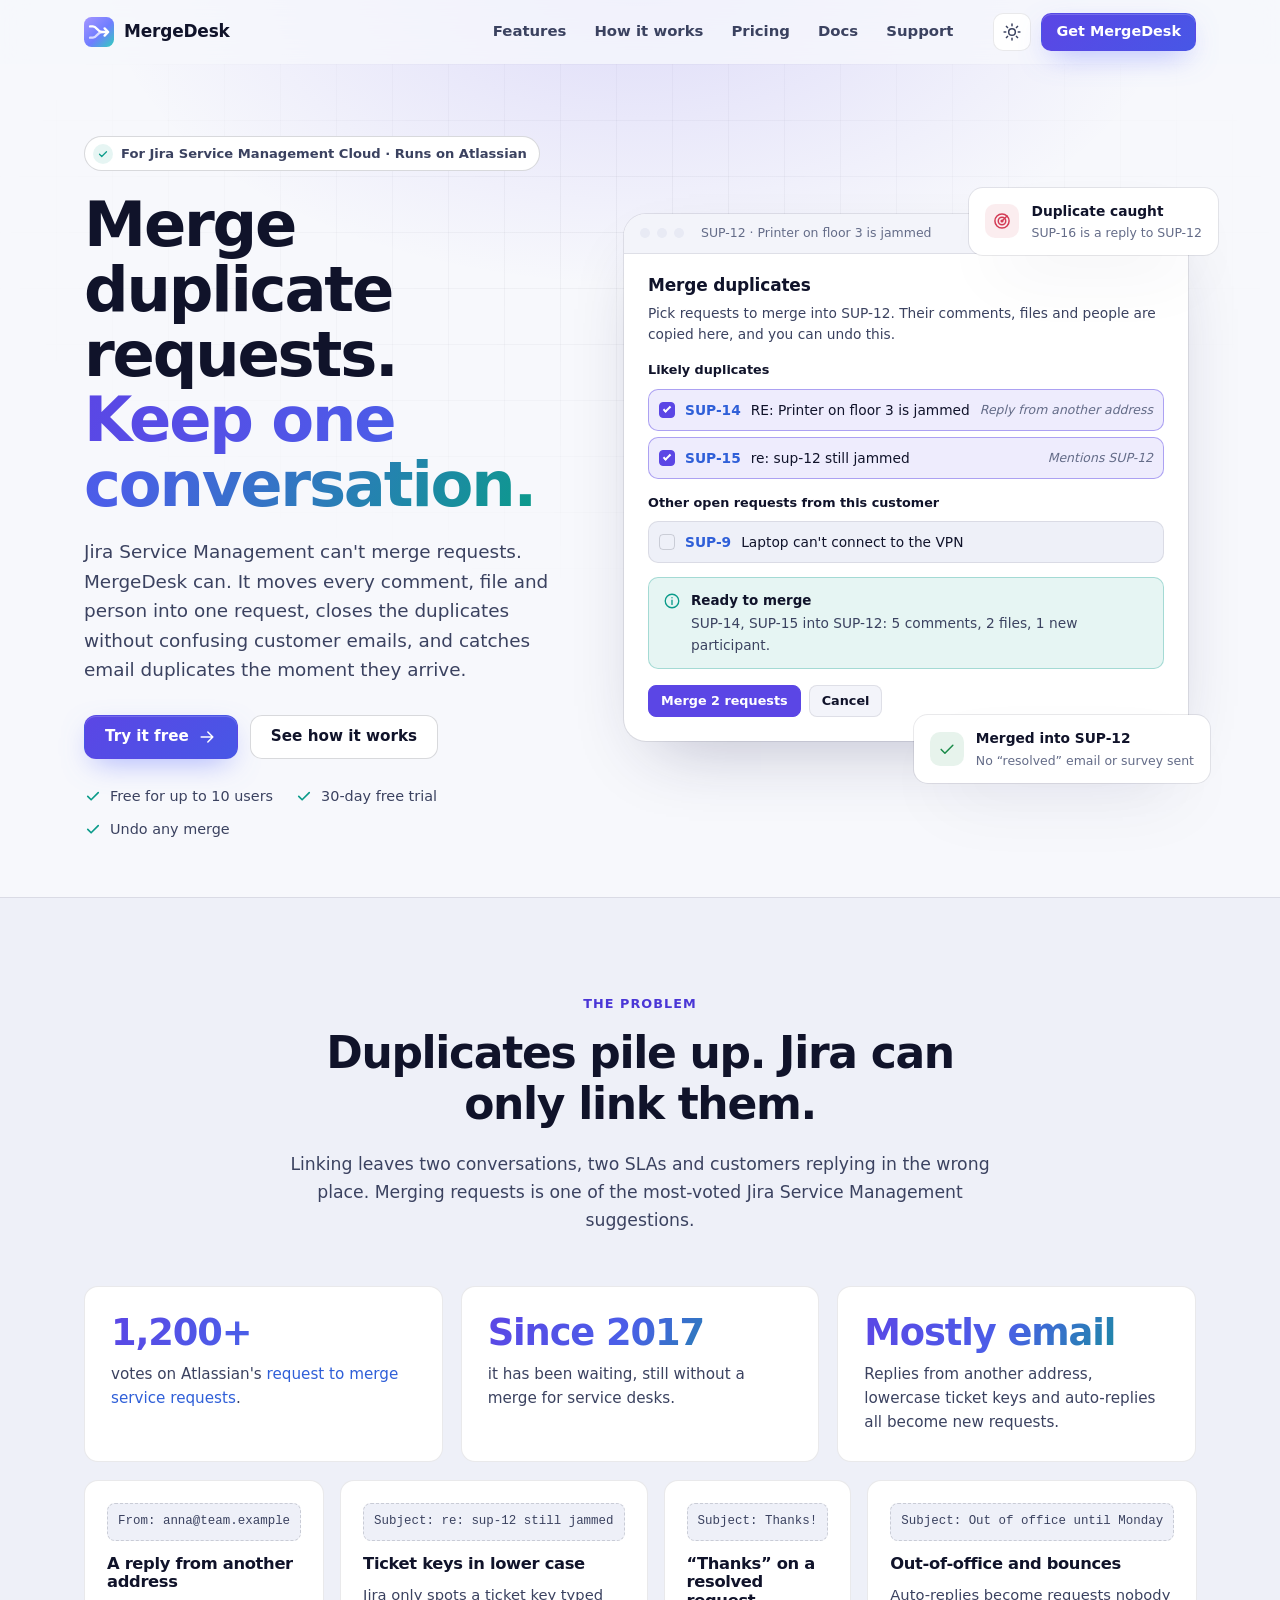
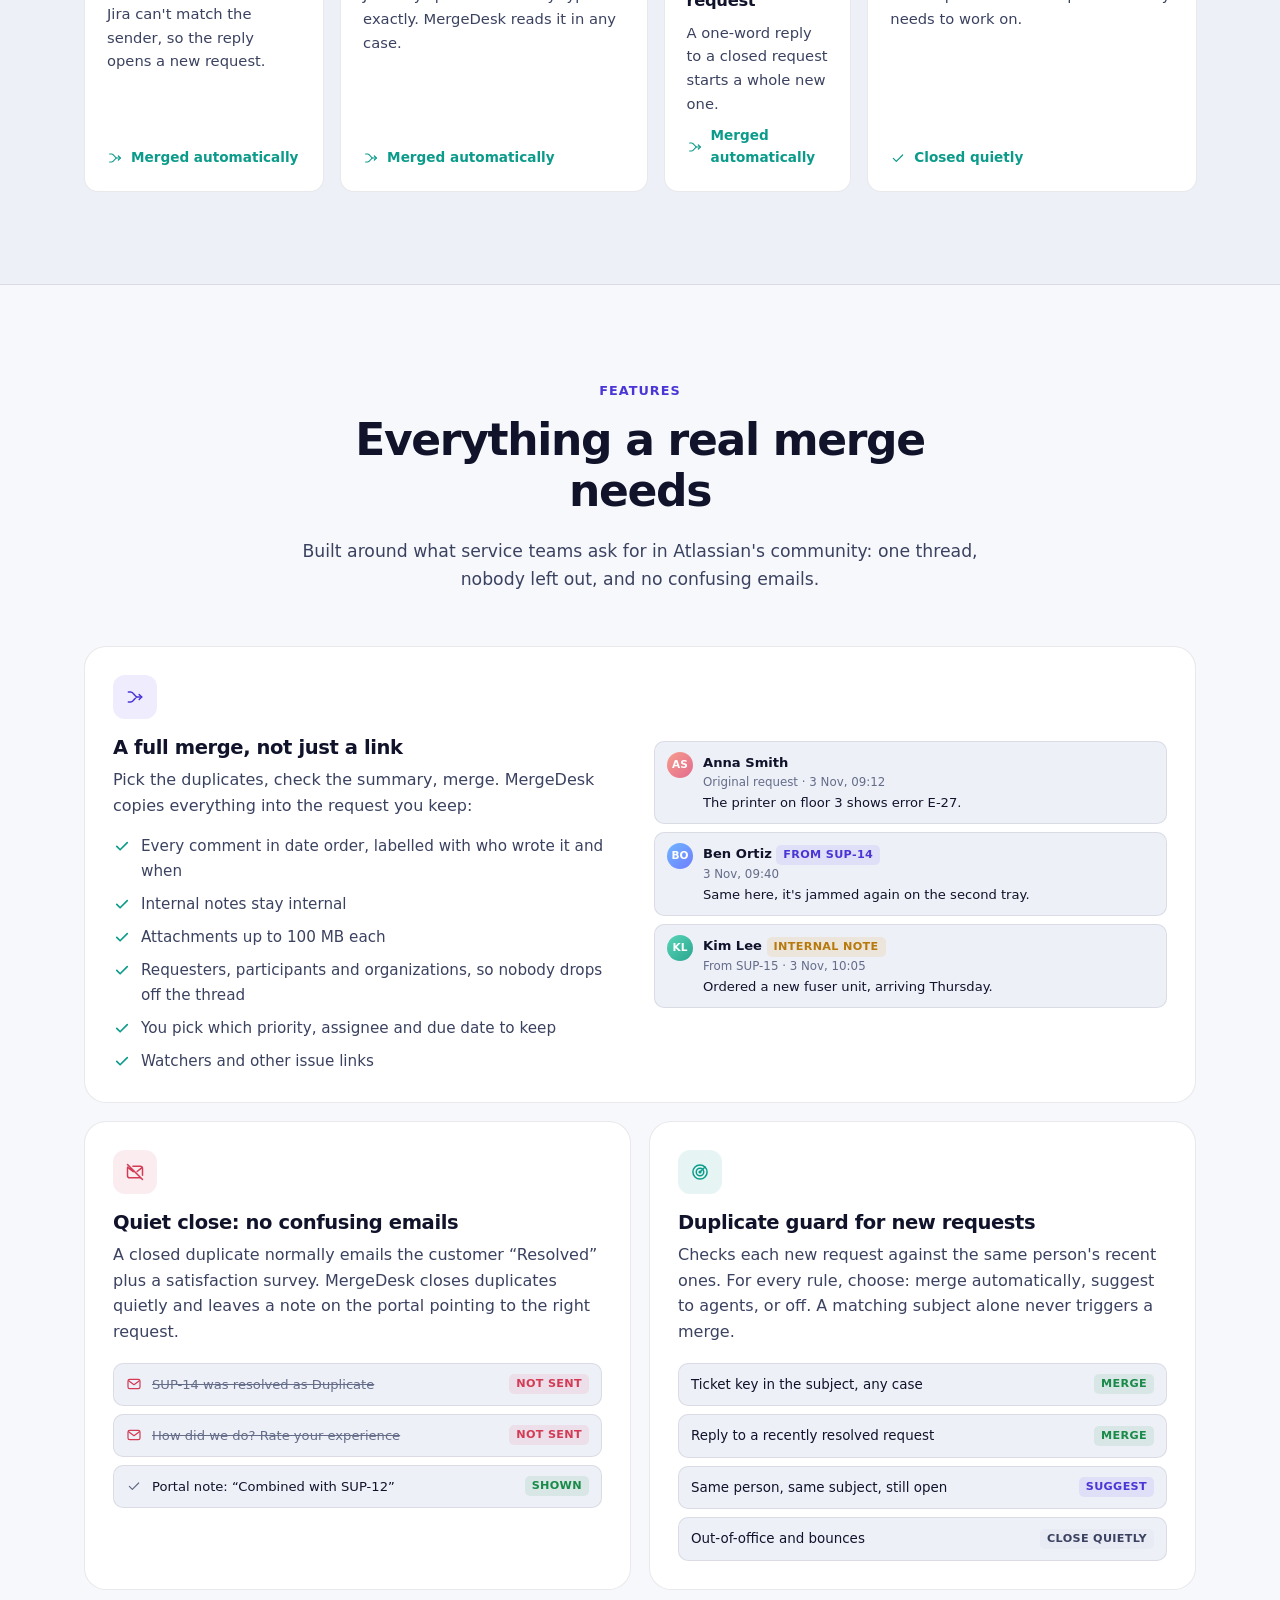
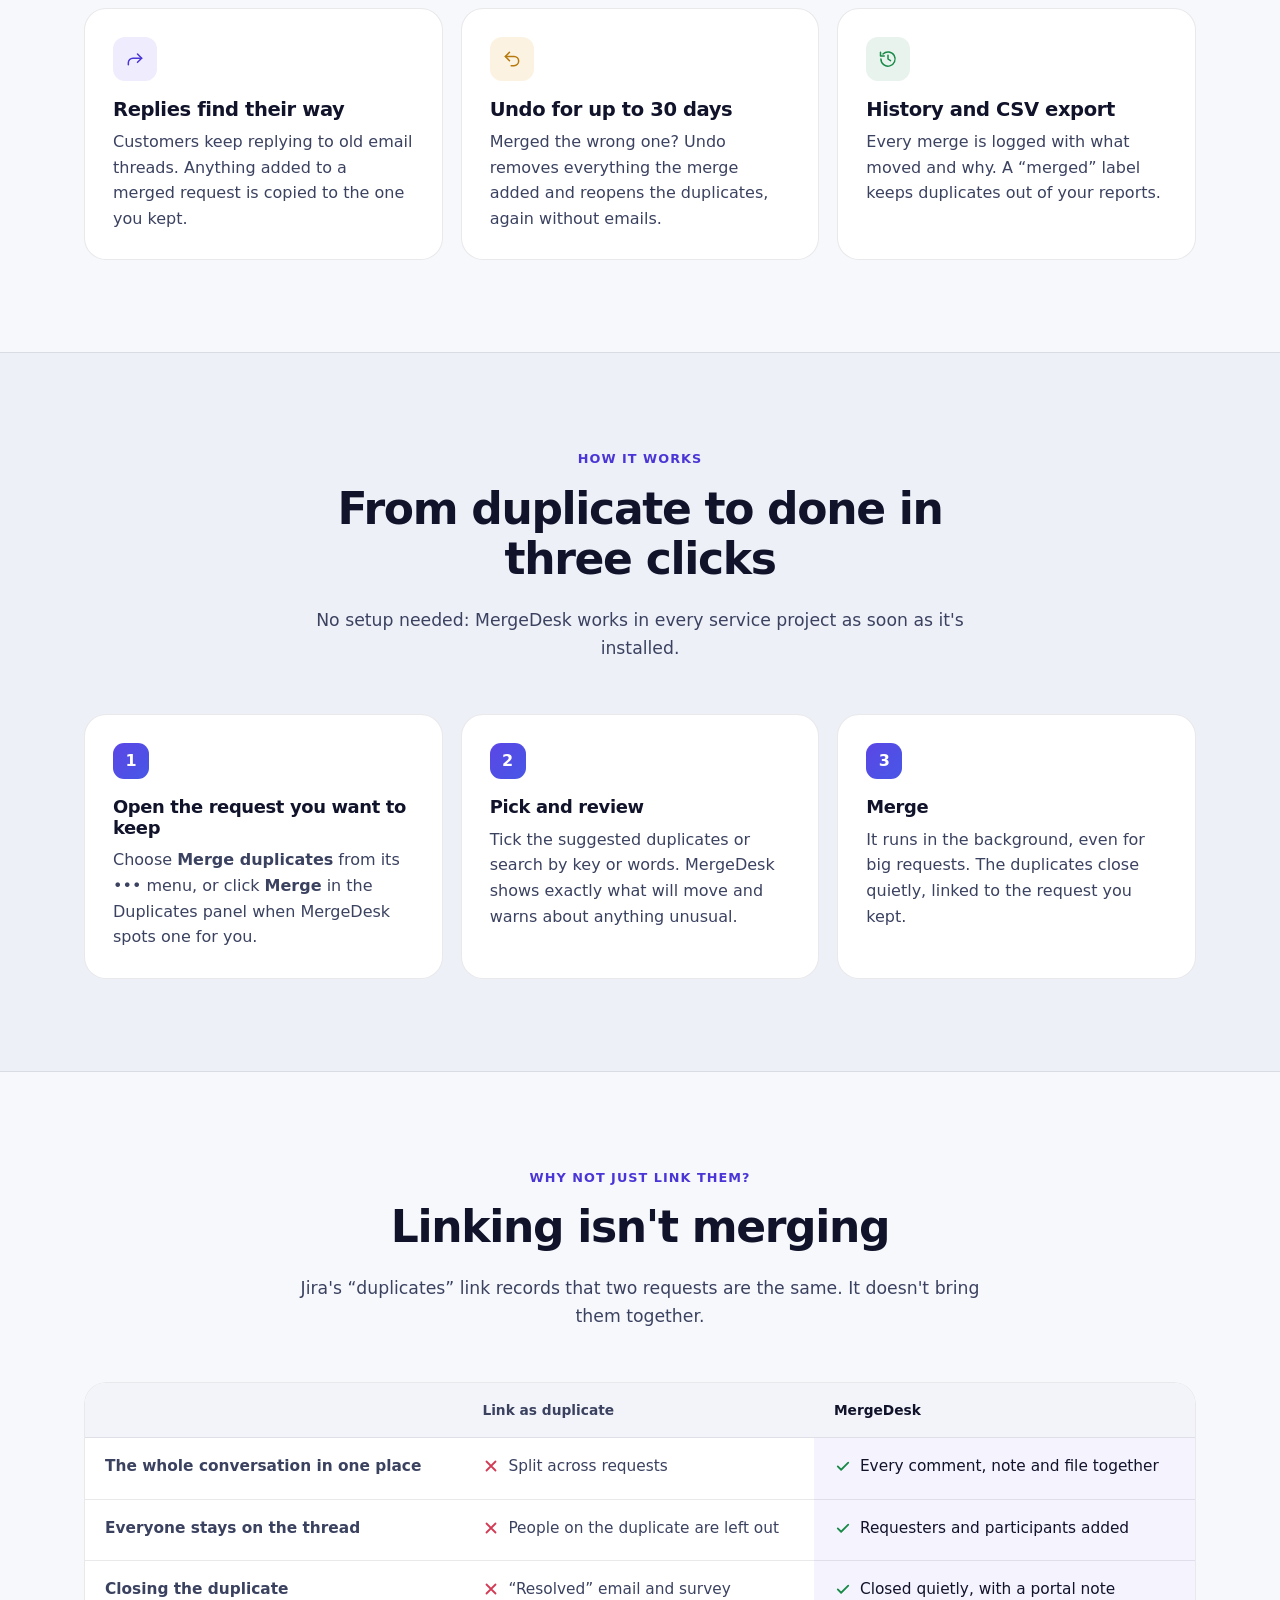
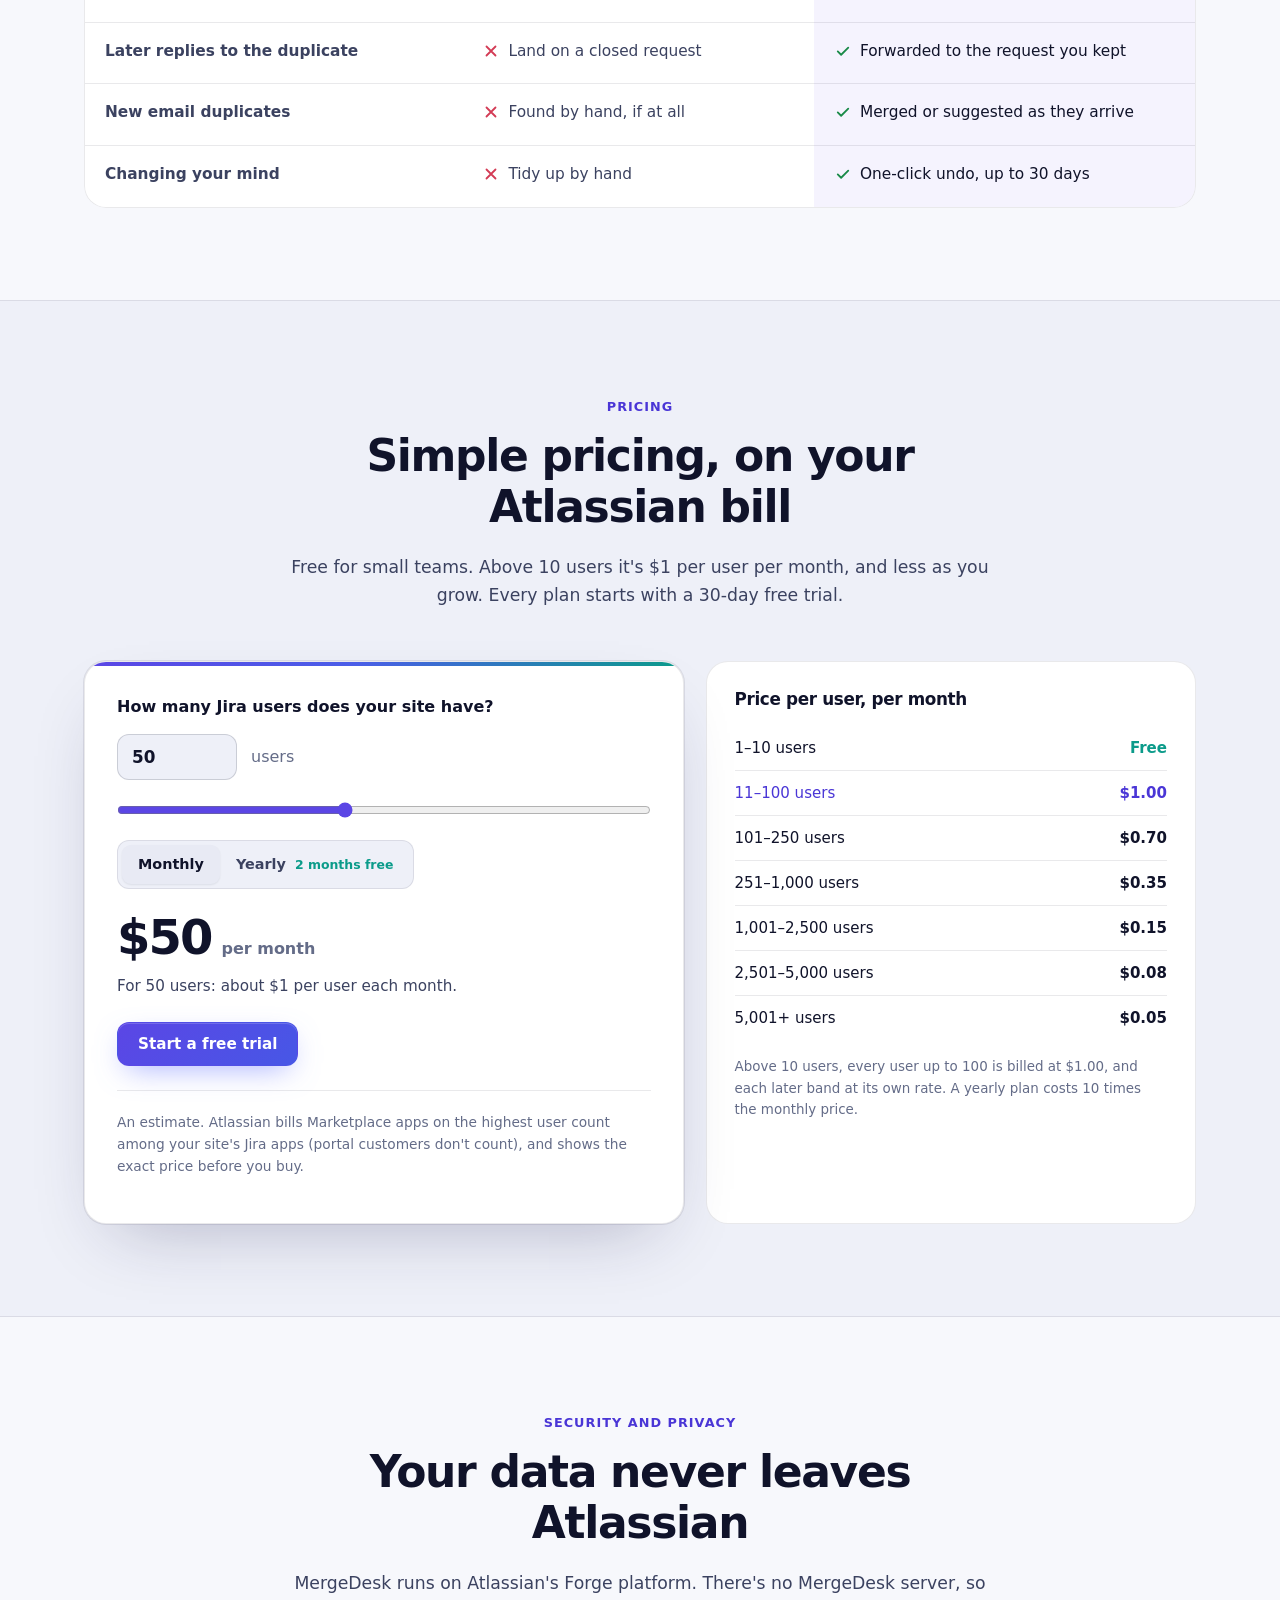
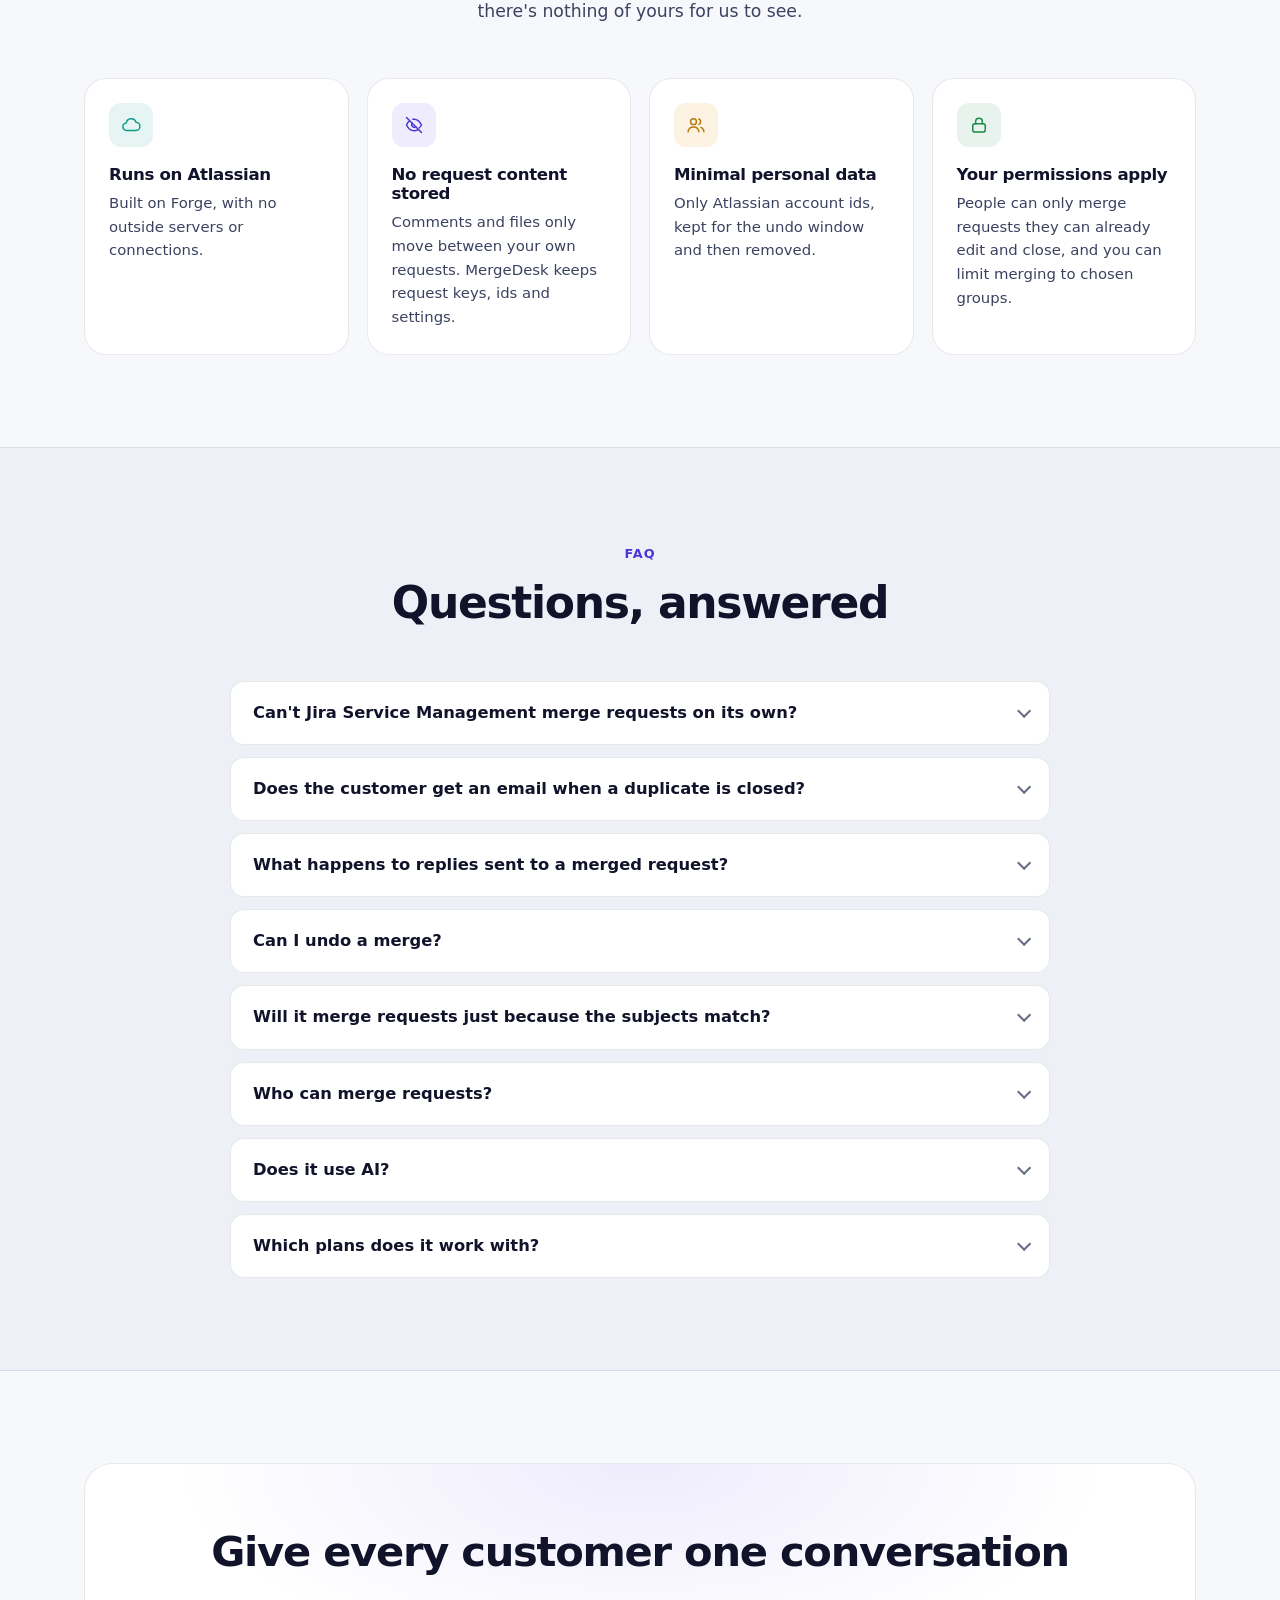
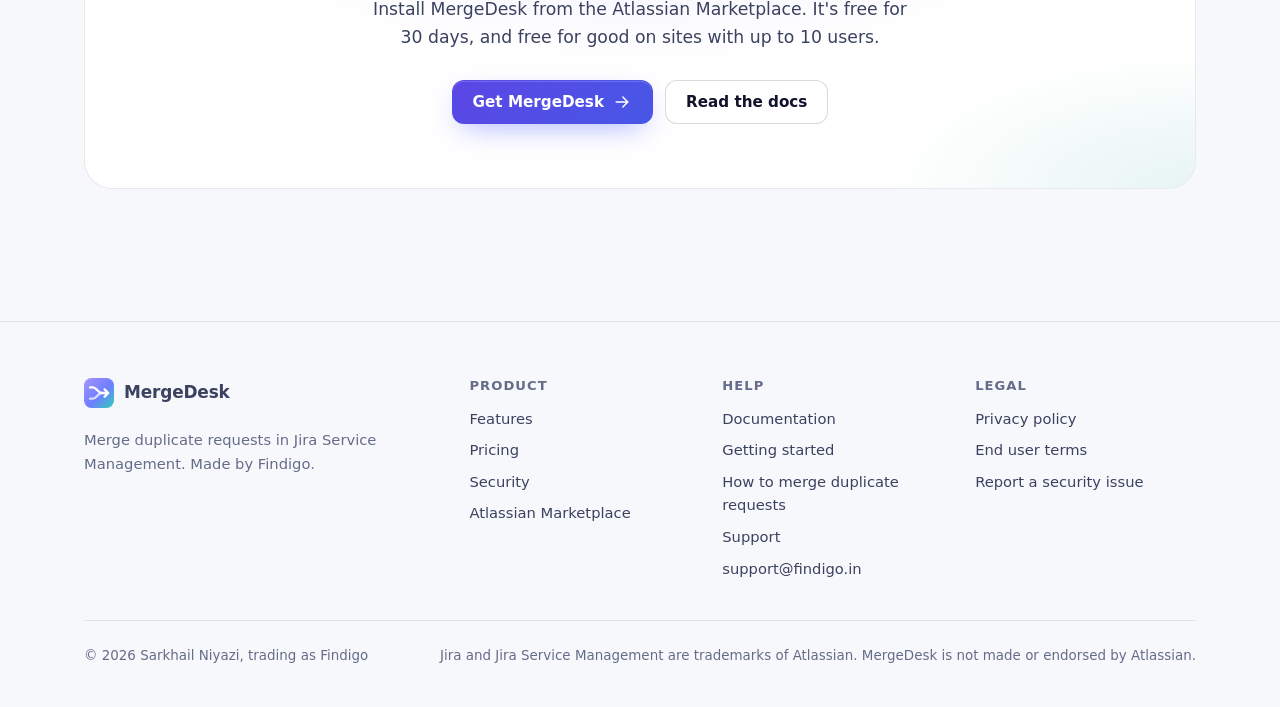
==== commit 589ae3c3: "Add a duplicate-merge guide and help search engines find the site A new page explains that Jira Serv" ====
--- a/index.html
+++ b/index.html
@@ -15,9 +15,29 @@
   <meta name="theme-color" content="#090b12">
   <link rel="icon" href="/assets/logo.svg" type="image/svg+xml">
   <link rel="apple-touch-icon" href="/assets/logo-180.png">
-  <link rel="stylesheet" href="/assets/style.css">
+  <link rel="stylesheet" href="/assets/style.css?v=2">
   <script>try{var t=localStorage.getItem('md-theme');if(t)document.documentElement.dataset.theme=t}catch(e){}</script>
-  <script defer src="/assets/site.js"></script>
+  <script defer src="/assets/site.js?v=2"></script>
+  <script type="application/ld+json">
+  {
+    "@context": "https://schema.org",
+    "@type": "SoftwareApplication",
+    "name": "MergeDesk - Merge Duplicates for Jira Service Management",
+    "description": "Merge duplicate Jira Service Management requests: comments, files and people move into one request, duplicates close without confusing customer emails, email duplicates are caught as they arrive, and any merge can be undone.",
+    "url": "https://mergedesk.findigo.in/",
+    "image": "https://mergedesk.findigo.in/assets/og.png",
+    "applicationCategory": "BusinessApplication",
+    "operatingSystem": "Jira Service Management Cloud",
+    "offers": {
+      "@type": "Offer",
+      "price": "0",
+      "priceCurrency": "USD",
+      "description": "Free for up to 10 users, then from $1.00 per user per month, with a 30-day free trial",
+      "url": "https://marketplace.atlassian.com/apps/1372531683"
+    },
+    "publisher": { "@type": "Organization", "name": "Findigo", "email": "support@findigo.in" }
+  }
+  </script>
 </head>
 <body>
 <a class="skip" href="#main">Skip to content</a>
@@ -34,7 +54,7 @@
     </nav>
     <div class="nav-actions">
       <button class="theme-toggle" type="button" aria-label="Switch between light and dark"><svg class="icon moon" aria-hidden="true"><use href="/assets/icons.svg#moon"/></svg><svg class="icon sun" aria-hidden="true"><use href="/assets/icons.svg#sun"/></svg></button>
-      <a class="btn btn-primary btn-sm" href="https://marketplace.atlassian.com/search?query=MergeDesk">Get MergeDesk</a>
+      <a class="btn btn-primary btn-sm" href="https://marketplace.atlassian.com/apps/1372531683">Get MergeDesk</a>
       <button class="menu-toggle" type="button" aria-label="Menu" aria-expanded="false" aria-controls="nav-links"><svg class="icon" aria-hidden="true"><use href="/assets/icons.svg#menu"/></svg></button>
     </div>
   </div>
@@ -50,7 +70,7 @@
         <h1>Merge duplicate requests.<br><span class="grad-text">Keep one conversation.</span></h1>
         <p class="lead">Jira Service Management can't merge requests. MergeDesk can. It moves every comment, file and person into one request, closes the duplicates without confusing customer emails, and catches email duplicates the moment they arrive.</p>
         <div class="cta-row">
-          <a class="btn btn-primary" href="https://marketplace.atlassian.com/search?query=MergeDesk">Try it free <svg class="icon" aria-hidden="true"><use href="/assets/icons.svg#arrow-right"/></svg></a>
+          <a class="btn btn-primary" href="https://marketplace.atlassian.com/apps/1372531683">Try it free <svg class="icon" aria-hidden="true"><use href="/assets/icons.svg#arrow-right"/></svg></a>
           <a class="btn btn-ghost" href="#how">See how it works</a>
         </div>
         <ul class="checks">
@@ -268,7 +288,7 @@
           </div>
           <div class="price-out" aria-live="polite"><span class="amount" data-amount>$50</span><span class="per" data-per>per month</span></div>
           <p class="price-sub" data-sub>For 50 users: about $1 per user each month.</p>
-          <div class="cta-row" style="margin:24px 0 0"><a class="btn btn-primary" href="https://marketplace.atlassian.com/search?query=MergeDesk">Start a free trial</a></div>
+          <div class="cta-row" style="margin:24px 0 0"><a class="btn btn-primary" href="https://marketplace.atlassian.com/apps/1372531683">Start a free trial</a></div>
           <p class="price-note">An estimate. Atlassian bills Marketplace apps on the highest user count among your site's Jira apps (portal customers don't count), and shows the exact price before you buy.</p>
         </div>
         <div class="tiers">
@@ -316,6 +336,10 @@
       </div>
       <div class="faq reveal">
         <details>
+          <summary>Can't Jira Service Management merge requests on its own?</summary>
+          <p>No. It can link two requests as duplicates and close one, but the comments, files and people stay split between them. Atlassian's request to add merging has been open since 2017. Read <a href="/guides/merge-duplicate-requests/">how to merge duplicate requests in Jira Service Management</a>, with and without an app.</p>
+        </details>
+        <details>
           <summary>Does the customer get an email when a duplicate is closed?</summary>
           <p>Not with the default quiet close. MergeDesk briefly removes the duplicate's request type, which stops Jira Service Management sending the “resolved” email and satisfaction survey, then puts it back 5 minutes later. The customer still sees the request and a note on the portal. If you prefer the usual emails, switch to normal close in the settings.</p>
         </details>
@@ -354,7 +378,7 @@
         <h2>Give every customer one conversation</h2>
         <p>Install MergeDesk from the Atlassian Marketplace. It's free for 30 days, and free for good on sites with up to 10 users.</p>
         <div class="cta-row">
-          <a class="btn btn-primary" href="https://marketplace.atlassian.com/search?query=MergeDesk">Get MergeDesk <svg class="icon" aria-hidden="true"><use href="/assets/icons.svg#arrow-right"/></svg></a>
+          <a class="btn btn-primary" href="https://marketplace.atlassian.com/apps/1372531683">Get MergeDesk <svg class="icon" aria-hidden="true"><use href="/assets/icons.svg#arrow-right"/></svg></a>
           <a class="btn btn-ghost" href="/docs/">Read the docs</a>
         </div>
       </div>
@@ -375,7 +399,7 @@
           <li><a href="/#features">Features</a></li>
           <li><a href="/#pricing">Pricing</a></li>
           <li><a href="/#security">Security</a></li>
-          <li><a href="https://marketplace.atlassian.com/search?query=MergeDesk">Atlassian Marketplace</a></li>
+          <li><a href="https://marketplace.atlassian.com/apps/1372531683">Atlassian Marketplace</a></li>
         </ul>
       </div>
       <div>
@@ -383,6 +407,7 @@
         <ul>
           <li><a href="/docs/">Documentation</a></li>
           <li><a href="/docs/#getting-started">Getting started</a></li>
+          <li><a href="/guides/merge-duplicate-requests/">How to merge duplicate requests</a></li>
           <li><a href="/support/">Support</a></li>
           <li><a href="mailto:support@findigo.in">support@findigo.in</a></li>
         </ul>
--- a/assets/style.css
+++ b/assets/style.css
@@ -1443,7 +1443,9 @@
   overflow-y: auto;
   padding-right: 6px;
 }
+/* A block so the icon is positioned against the 40px box, not a line of text. */
 .doc-nav .search {
+  display: block;
   position: relative;
   margin-bottom: 18px;
 }
@@ -1461,10 +1463,12 @@
 .doc-nav .search .icon {
   position: absolute;
   left: 11px;
-  top: 11px;
+  top: 50%;
+  transform: translateY(-50%);
   width: 18px;
   height: 18px;
   color: var(--muted);
+  pointer-events: none;
 }
 .doc-nav h5 {
   font-size: 0.74rem;
